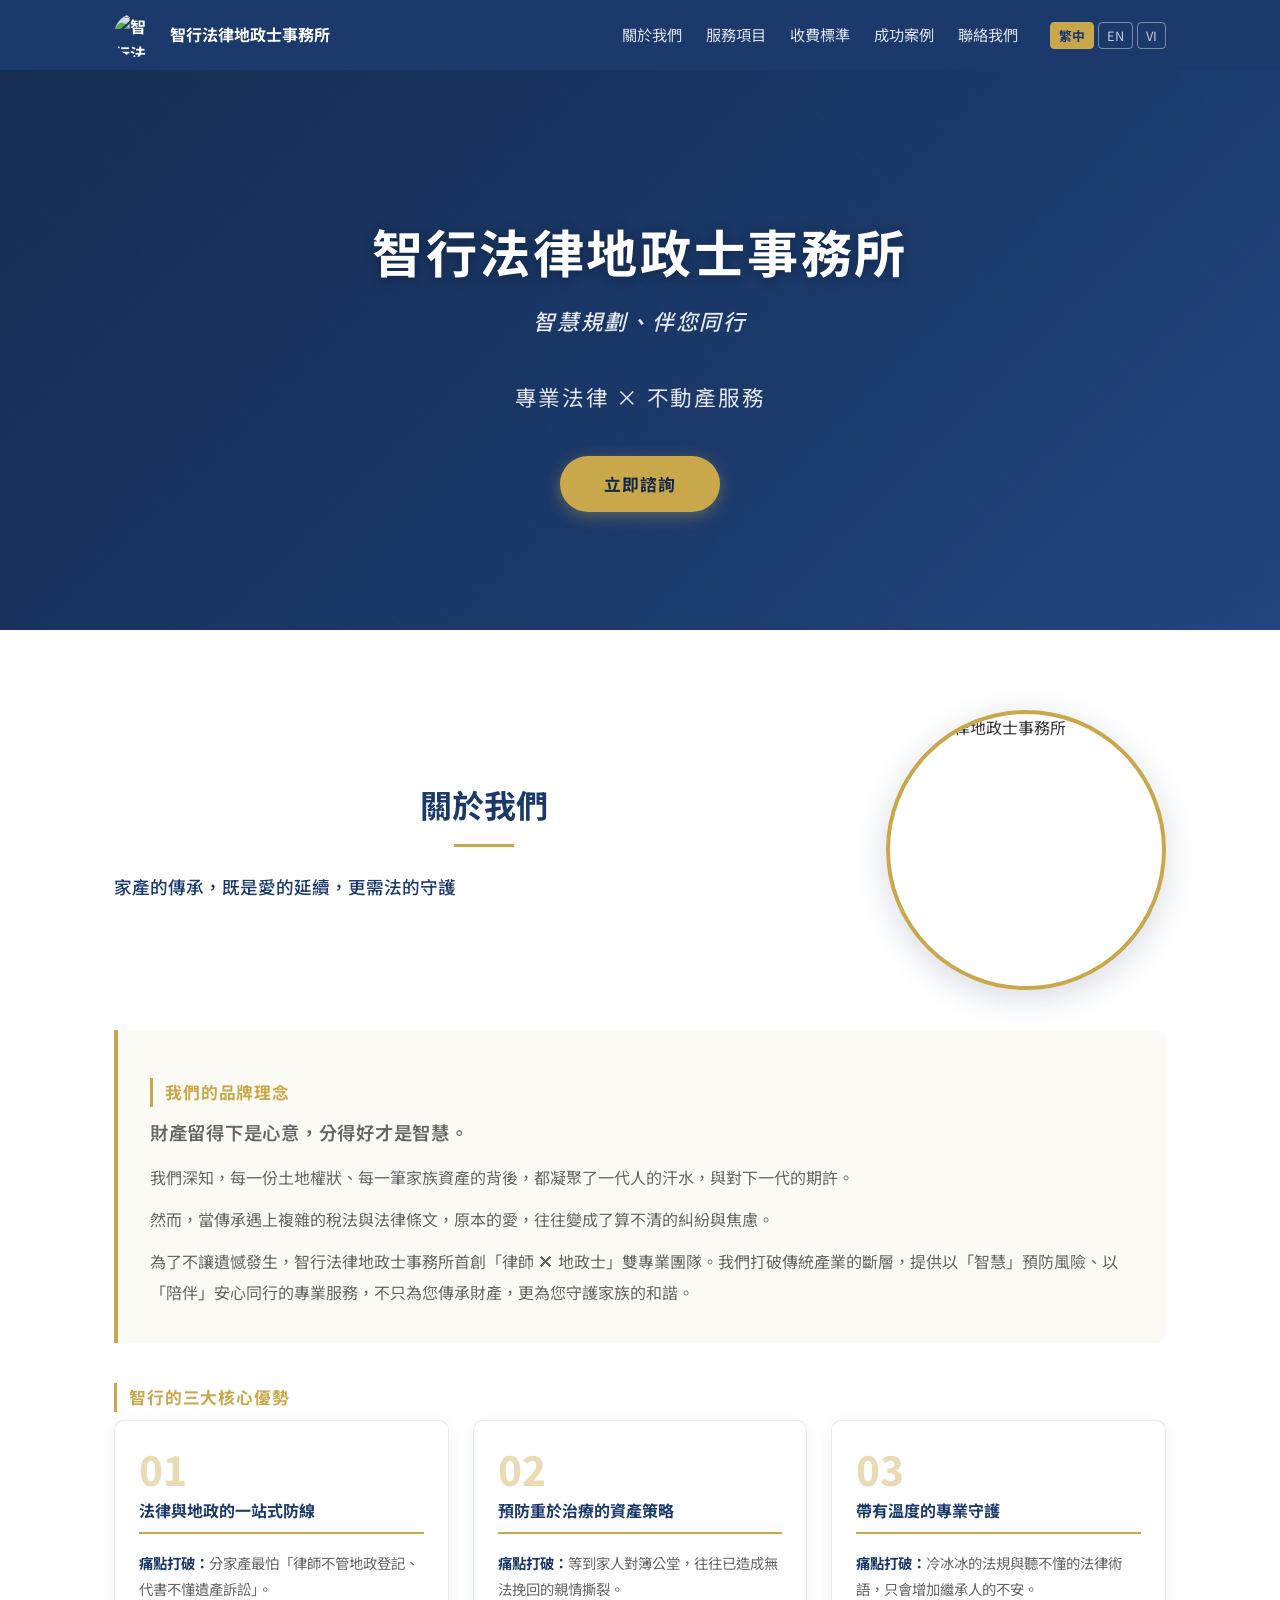
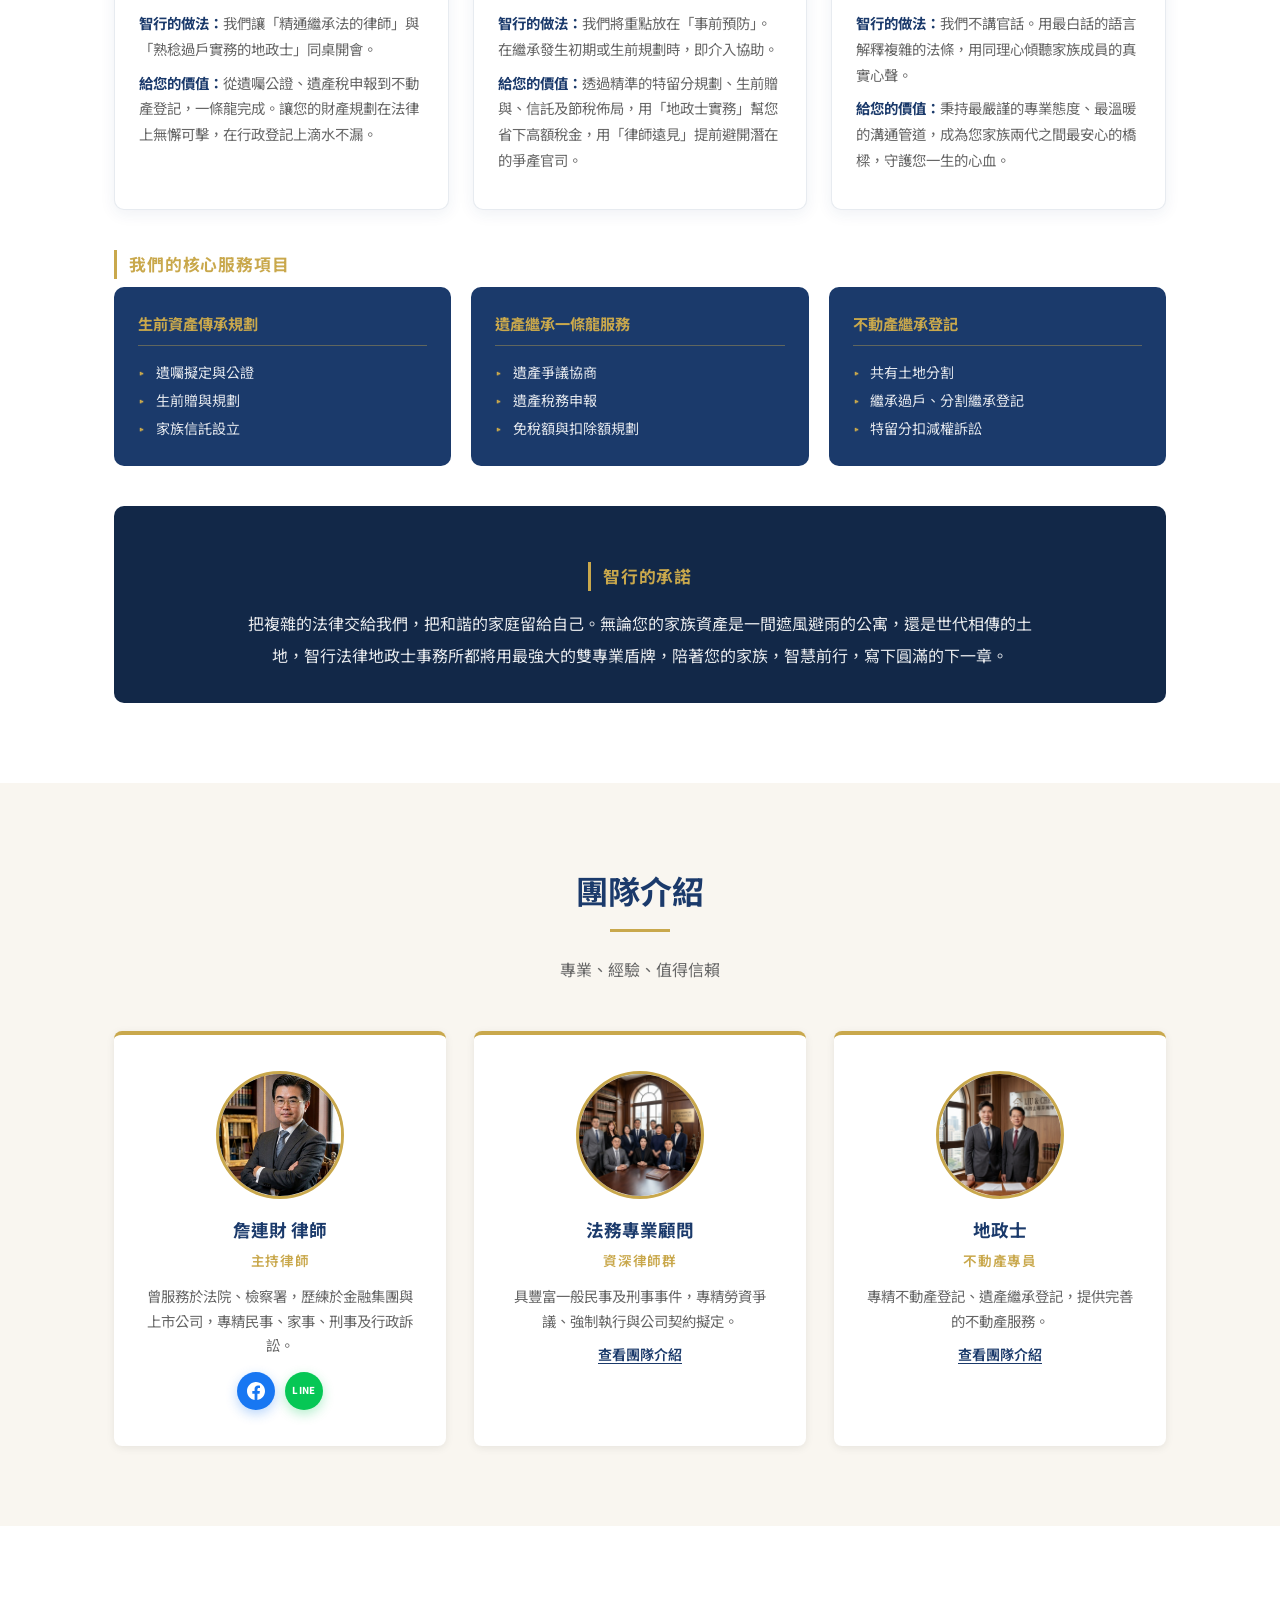
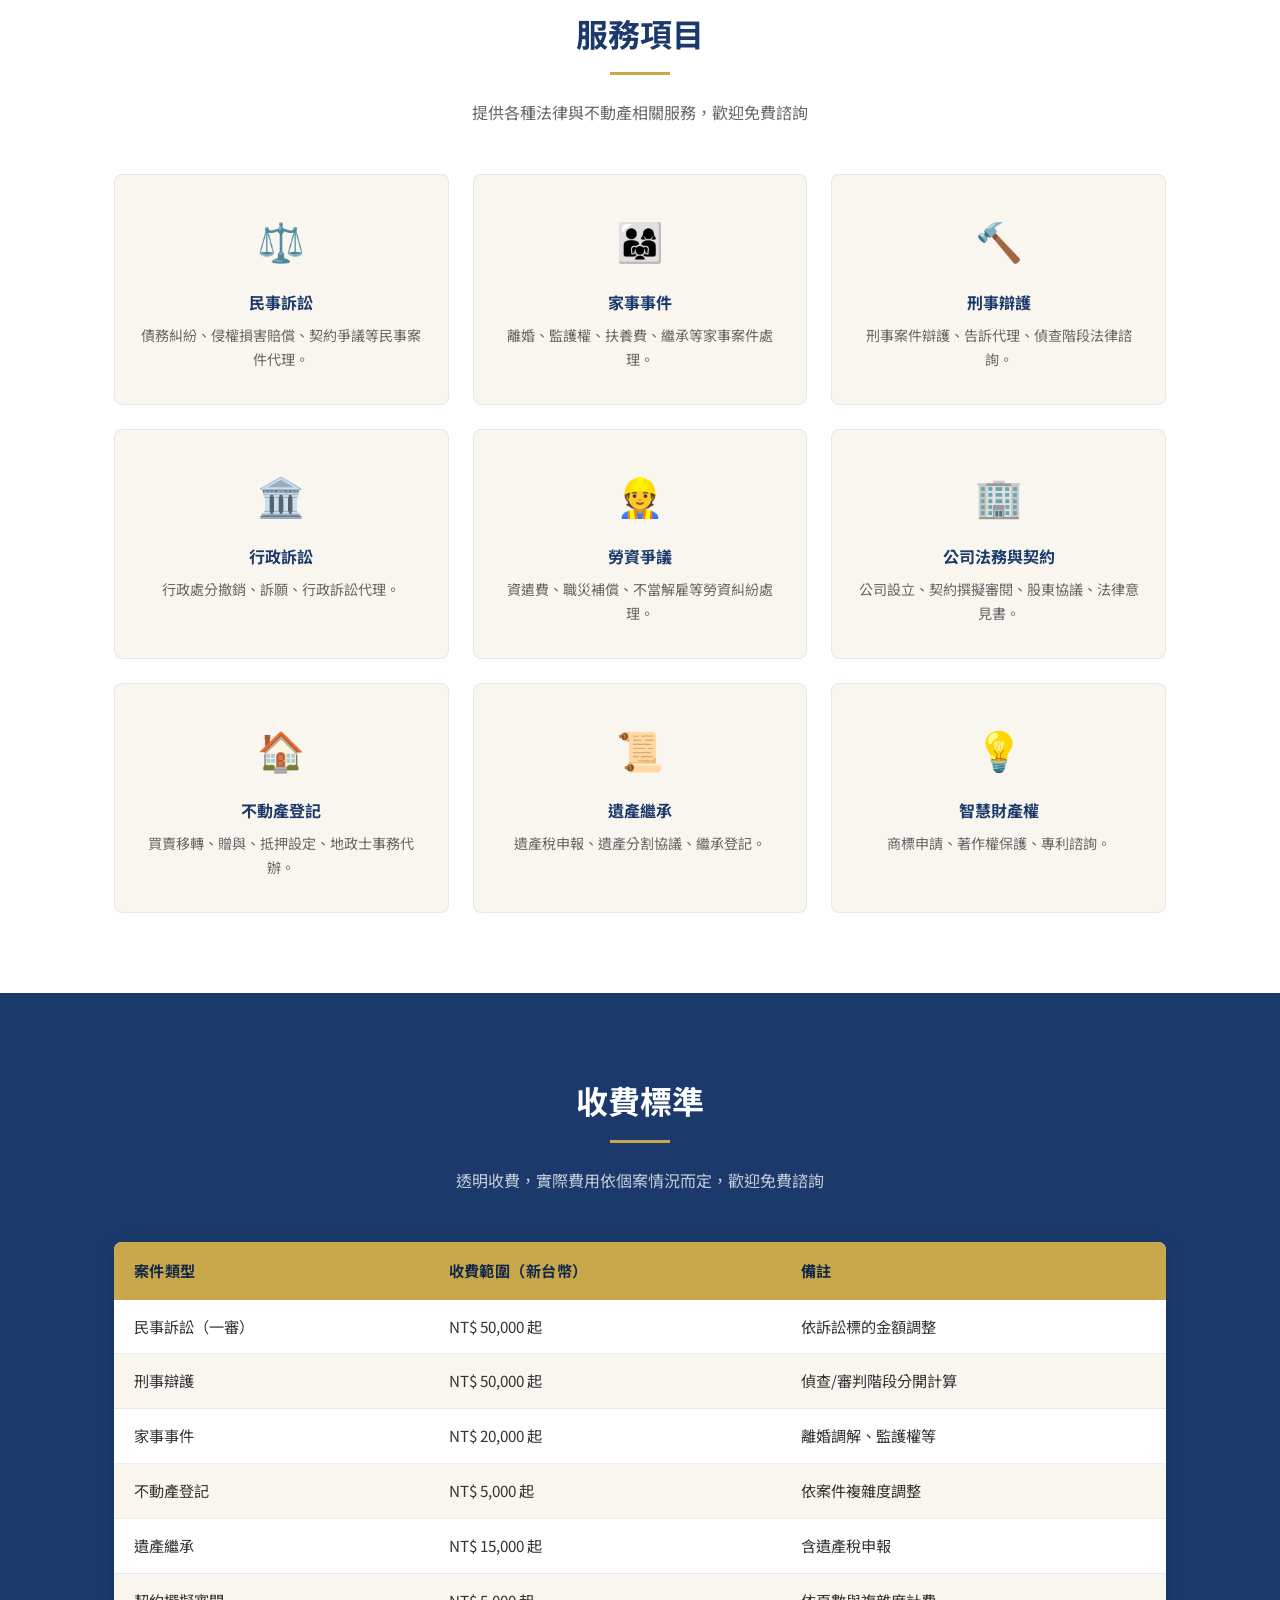
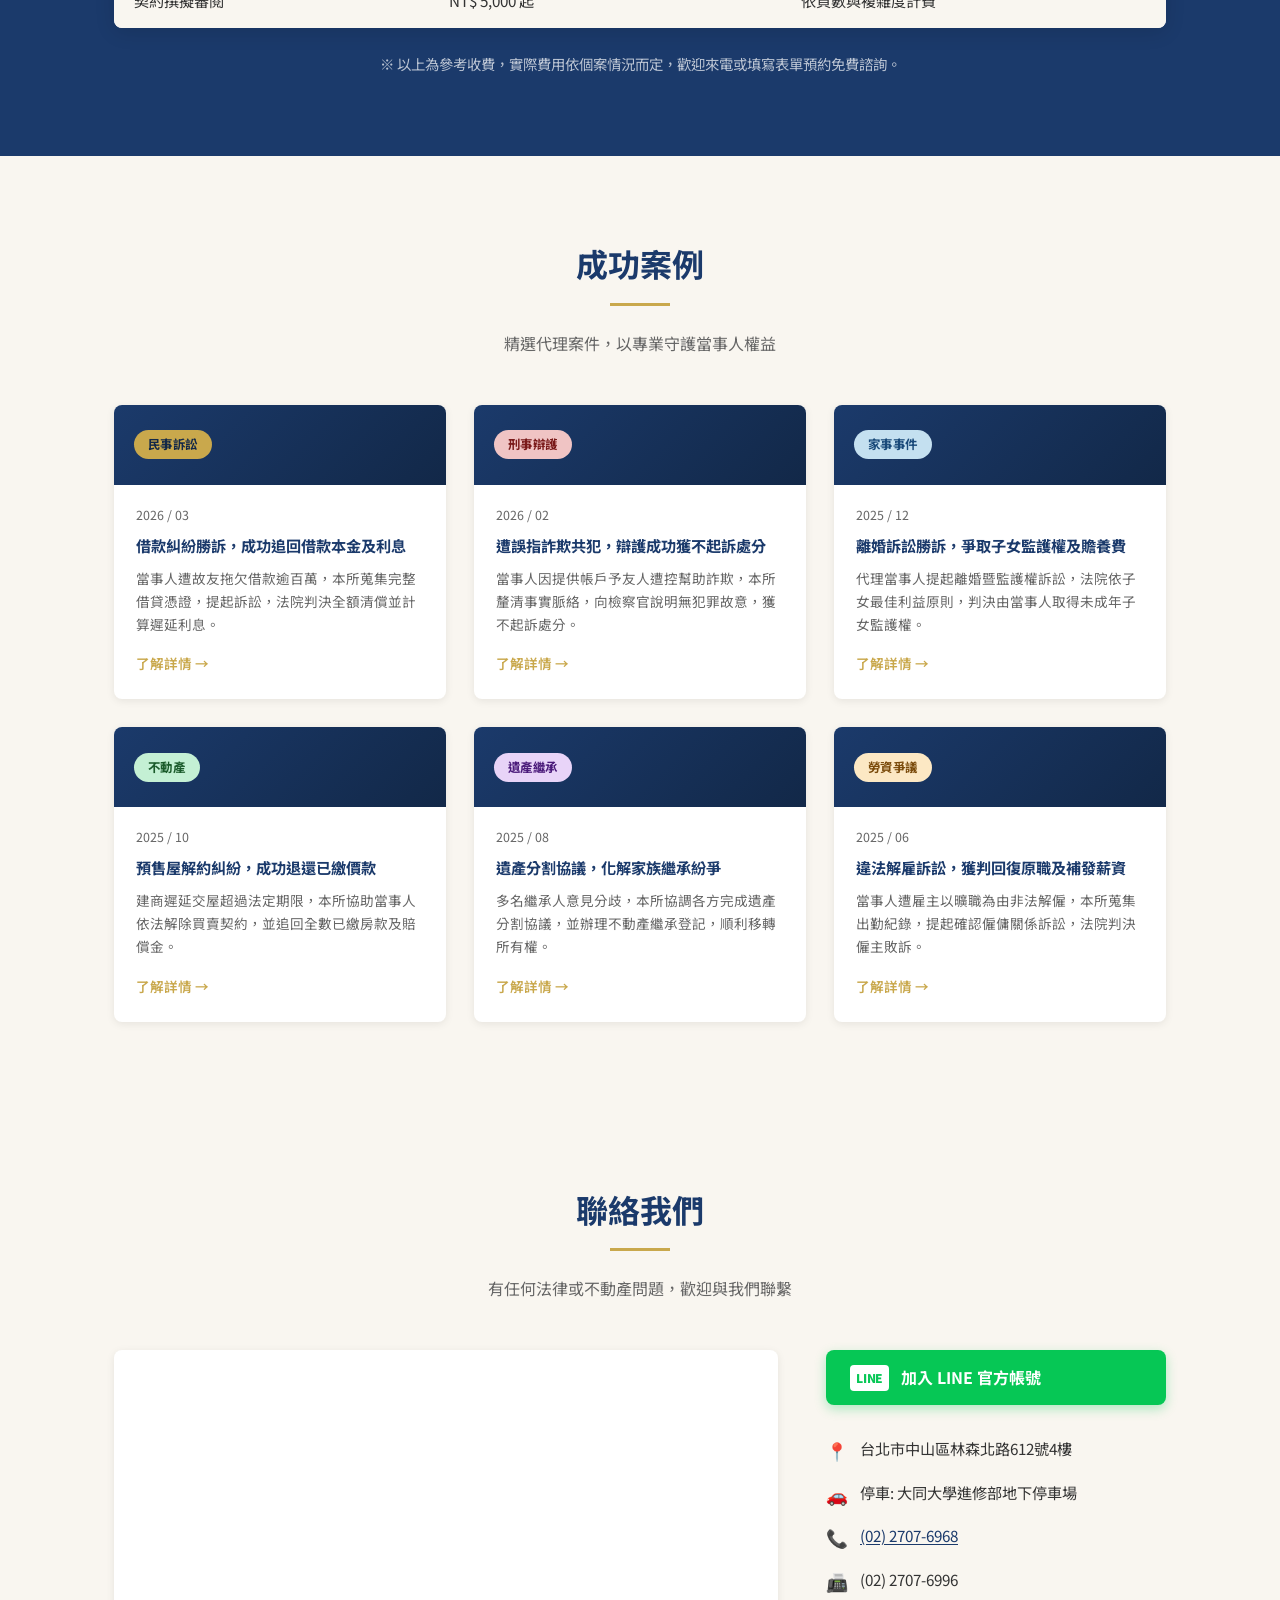
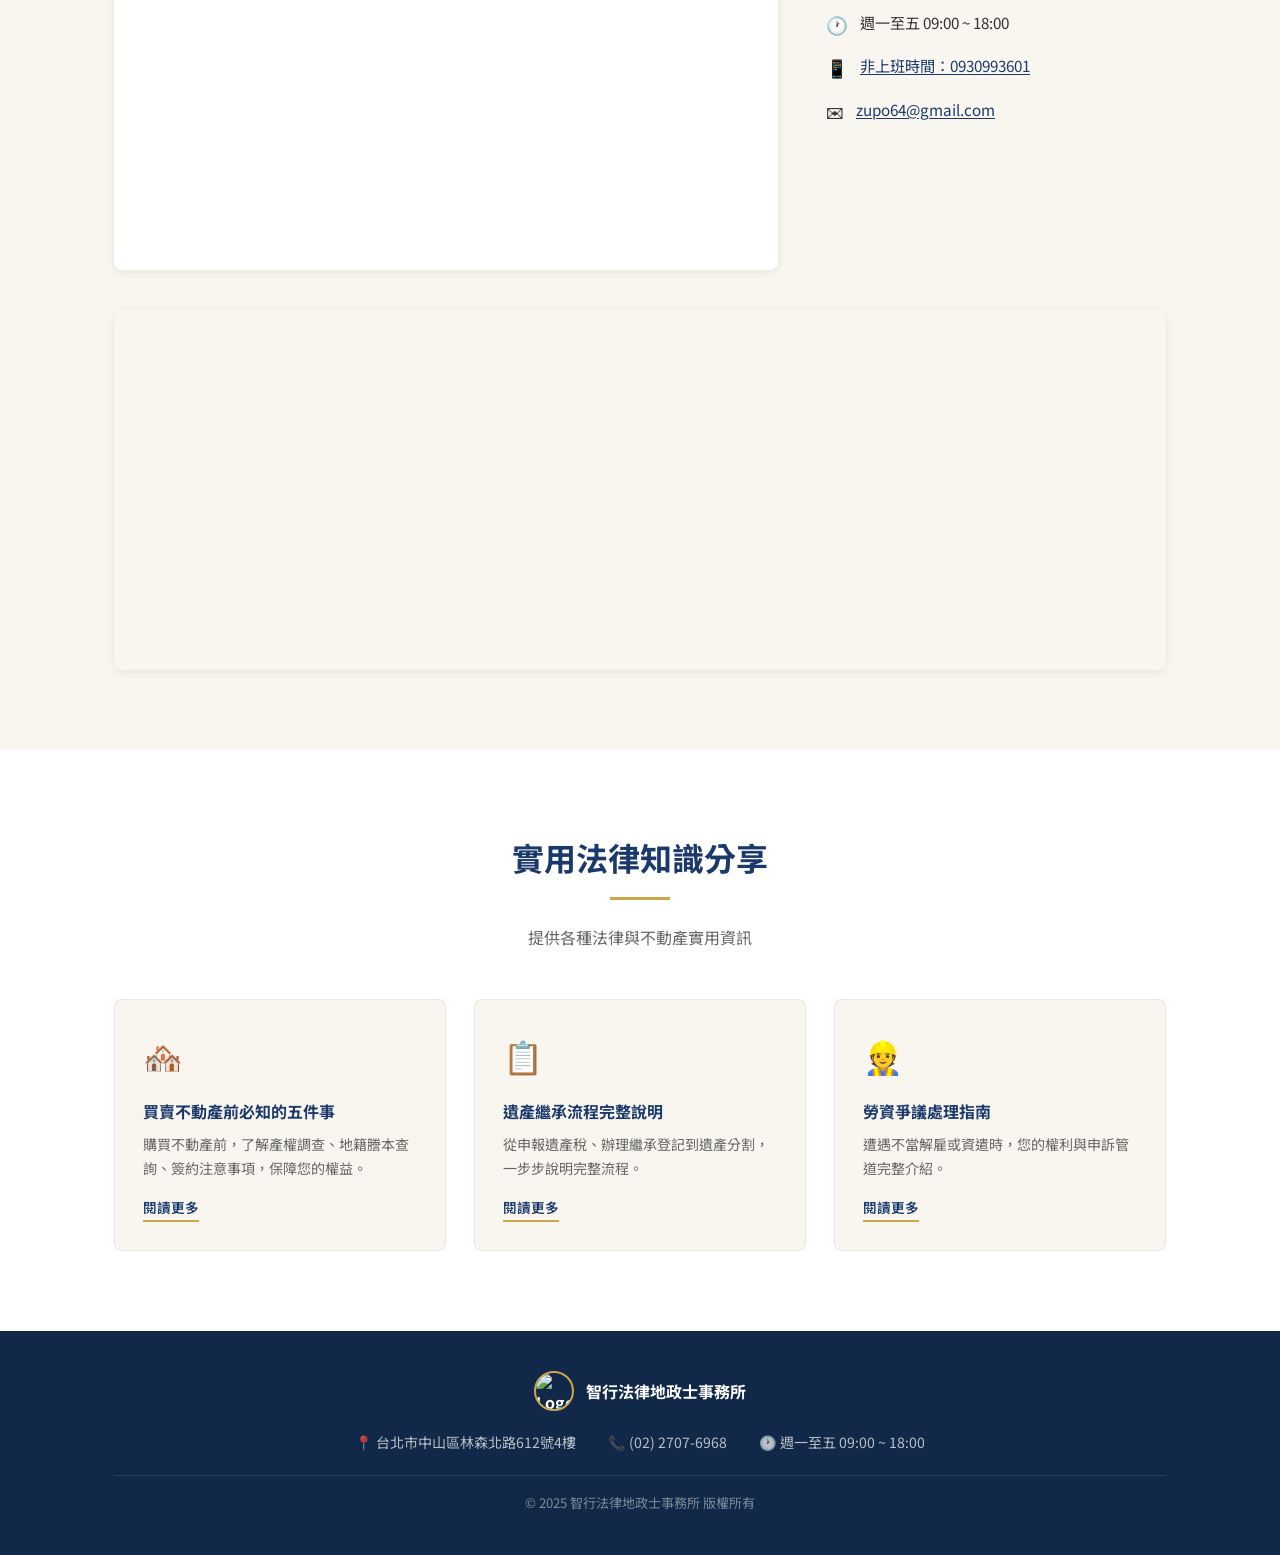
==== index.html @ ff00cb35 "feat: 更新團隊介紹區域，新增團隊成員照片及社交媒體連結" ====
<!DOCTYPE html>
<html lang="zh-TW">
<head>
  <meta charset="UTF-8" />
  <meta name="viewport" content="width=device-width, initial-scale=1.0" />
  <meta name="description" content="智行法律地政士事務所位於台北市中山區，提供專業法律與不動產服務，包含民事訴訟、刑事辯護、家事事件、不動產登記、遺產繼承等服務。歡迎預約免費諮詢。" />
  <title data-i18n="meta.title">智行法律地政士事務所</title>
  <link rel="preconnect" href="https://fonts.googleapis.com" />
  <link rel="preconnect" href="https://fonts.gstatic.com" crossorigin />
  <link href="https://fonts.googleapis.com/css2?family=Noto+Sans+TC:wght@300;400;500;700&display=swap" rel="stylesheet" />
  <link rel="stylesheet" href="css/style.css" />
</head>
<body>
  <!-- Navbar -->
  <header id="navbar">
  <div class="container nav-container">
    <!-- Logo -->
    <a href="#hero" class="nav-logo">
      <img src="img/Gemini_Generated_Image_afdpbtafdpbtafdp.png" alt="智行法律地政士事務所 Logo" />
      <span data-i18n="hero.title">智行法律地政士事務所</span>
    </a>

    <!-- Hamburger (mobile) -->
    <button class="hamburger" id="hamburger" aria-label="開啟選單">
      <span></span><span></span><span></span>
    </button>

    <!-- Nav Links + Lang Switcher -->
    <nav class="nav-menu" id="nav-menu">
      <ul class="nav-links">
        <li><a href="#about" data-i18n="nav.about">關於我們</a></li>
        <li><a href="#services" data-i18n="nav.services">服務項目</a></li>
        <li><a href="#fees" data-i18n="nav.fees">收費標準</a></li>
        <li><a href="#cases" data-i18n="nav.cases">成功案例</a></li>
        <li><a href="#contact" data-i18n="nav.contact">聯絡我們</a></li>
      </ul>
      <div class="lang-switcher">
        <button class="lang-btn active" data-lang="zh-TW" onclick="setLang('zh-TW')">繁中</button>
        <button class="lang-btn" data-lang="en" onclick="setLang('en')">EN</button>
        <button class="lang-btn" data-lang="vi" onclick="setLang('vi')">VI</button>
      </div>
    </nav>
  </div>

</header>


  <!-- Hero -->
  <section id="hero">
  <div class="hero-overlay"></div>
  <div class="container hero-content">
    <h1 data-i18n="hero.title">智行法律地政士事務所</h1>
    <p class="hero-slogan" data-i18n="hero.slogan">智慧規劃、伴您同行</p>
    <p data-i18n="hero.subtitle">專業法律 × 不動產服務</p>
    <a href="#contact" class="btn-hero" data-i18n="hero.cta">立即諮詢</a>
  </div>
</section>

  <!-- About -->
  <section id="about">
  <div class="container">

    <!-- 標題列 + Logo -->
    <div class="about-header-grid">
      <div>
        <h2 class="section-title" data-i18n="about.title">關於我們</h2>
        <div class="section-divider"></div>
        <p class="about-lead" data-i18n="about.lead">家產的傳承，既是愛的延續，更需法的守護</p>
      </div>
      <div class="about-logo">
        <img src="img/Gemini_Generated_Image_afdpbtafdpbtafdp.png" alt="智行法律地政士事務所" />
      </div>
    </div>

    <!-- 品牌理念 -->
    <div class="about-brand">
      <h3 class="about-block-title" data-i18n="about.brand.title">我們的品牌理念</h3>
      <p class="about-tagline" data-i18n="about.tagline">財產留得下是心意，分得好才是智慧。</p>
      <p data-i18n="about.brand.p1">我們深知，每一份土地權狀、每一筆家族資產的背後，都凝聚了一代人的汗水，與對下一代的期許。</p>
      <p data-i18n="about.brand.p2">然而，當傳承遇上複雜的稅法與法律條文，原本的愛，往往變成了算不清的糾紛與焦慮。</p>
      <p data-i18n="about.brand.p3">為了不讓遺憾發生，智行法律地政士事務所首創「律師 ✕ 地政士」雙專業團隊。我們打破傳統產業的斷層，提供以「智慧」預防風險、以「陪伴」安心同行的專業服務，不只為您傳承財產，更為您守護家族的和諧。</p>
    </div>

    <!-- 三大核心優勢 -->
    <h3 class="about-block-title" data-i18n="about.adv.title">智行的三大核心優勢</h3>
    <div class="adv-grid">
      <div class="adv-card">
        <div class="adv-num">01</div>
        <h4 data-i18n="about.adv1.title">法律與地政的一站式防線</h4>
        <p><strong data-i18n="about.label.pain">痛點打破：</strong><span data-i18n="about.adv1.pain">分家產最怕「律師不管地政登記、代書不懂遺產訴訟」。</span></p>
        <p><strong data-i18n="about.label.how">智行的做法：</strong><span data-i18n="about.adv1.how">我們讓「精通繼承法的律師」與「熟稔過戶實務的地政士」同桌開會。</span></p>
        <p><strong data-i18n="about.label.value">給您的價值：</strong><span data-i18n="about.adv1.value">從遺囑公證、遺產稅申報到不動產登記，一條龍完成。讓您的財產規劃在法律上無懈可擊，在行政登記上滴水不漏。</span></p>
      </div>
      <div class="adv-card">
        <div class="adv-num">02</div>
        <h4 data-i18n="about.adv2.title">預防重於治療的資產策略</h4>
        <p><strong data-i18n="about.label.pain">痛點打破：</strong><span data-i18n="about.adv2.pain">等到家人對簿公堂，往往已造成無法挽回的親情撕裂。</span></p>
        <p><strong data-i18n="about.label.how">智行的做法：</strong><span data-i18n="about.adv2.how">我們將重點放在「事前預防」。在繼承發生初期或生前規劃時，即介入協助。</span></p>
        <p><strong data-i18n="about.label.value">給您的價值：</strong><span data-i18n="about.adv2.value">透過精準的特留分規劃、生前贈與、信託及節稅佈局，用「地政士實務」幫您省下高額稅金，用「律師遠見」提前避開潛在的爭產官司。</span></p>
      </div>
      <div class="adv-card">
        <div class="adv-num">03</div>
        <h4 data-i18n="about.adv3.title">帶有溫度的專業守護</h4>
        <p><strong data-i18n="about.label.pain">痛點打破：</strong><span data-i18n="about.adv3.pain">冷冰冰的法規與聽不懂的法律術語，只會增加繼承人的不安。</span></p>
        <p><strong data-i18n="about.label.how">智行的做法：</strong><span data-i18n="about.adv3.how">我們不講官話。用最白話的語言解釋複雜的法條，用同理心傾聽家族成員的真實心聲。</span></p>
        <p><strong data-i18n="about.label.value">給您的價值：</strong><span data-i18n="about.adv3.value">秉持最嚴謹的專業態度、最溫暖的溝通管道，成為您家族兩代之間最安心的橋樑，守護您一生的心血。</span></p>
      </div>
    </div>

    <!-- 核心服務 -->
    <h3 class="about-block-title" data-i18n="about.services.title">我們的核心服務項目</h3>
    <div class="svc-grid">
      <div class="svc-block">
        <h4 data-i18n="about.svc1.title">生前資產傳承規劃</h4>
        <ul>
          <li data-i18n="about.svc1.i1">遺囑擬定與公證</li>
          <li data-i18n="about.svc1.i2">生前贈與規劃</li>
          <li data-i18n="about.svc1.i3">家族信託設立</li>
        </ul>
      </div>
      <div class="svc-block">
        <h4 data-i18n="about.svc2.title">遺產繼承一條龍服務</h4>
        <ul>
          <li data-i18n="about.svc2.i1">遺產爭議協商</li>
          <li data-i18n="about.svc2.i2">遺產稅務申報</li>
          <li data-i18n="about.svc2.i3">免稅額與扣除額規劃</li>
        </ul>
      </div>
      <div class="svc-block">
        <h4 data-i18n="about.svc3.title">不動產繼承登記</h4>
        <ul>
          <li data-i18n="about.svc3.i1">共有土地分割</li>
          <li data-i18n="about.svc3.i2">繼承過戶、分割繼承登記</li>
          <li data-i18n="about.svc3.i3">特留分扣減權訴訟</li>
        </ul>
      </div>
    </div>

    <!-- 承諾 -->
    <div class="about-commitment">
      <h3 class="about-block-title" data-i18n="about.commitment.title">智行的承諾</h3>
      <p data-i18n="about.commitment.p">把複雜的法律交給我們，把和諧的家庭留給自己。無論您的家族資產是一間遮風避雨的公寓，還是世代相傳的土地，智行法律地政士事務所都將用最強大的雙專業盾牌，陪著您的家族，智慧前行，寫下圓滿的下一章。</p>
    </div>

  </div>
</section>

  <!-- Team -->
  <section id="team">
  <div class="container">
    <h2 class="section-title" data-i18n="team.title">團隊介紹</h2>
    <div class="section-divider"></div>
    <p class="section-subtitle" data-i18n="team.subtitle">專業、經驗、值得信賴</p>
    <div class="team-grid">
      <div class="team-card">
        <div class="team-avatar team-avatar--photo">
          <img src="img/財.png" alt="詹連財 律師" loading="lazy" />
        </div>
        <h3 data-i18n="team.member1.name">詹連財 律師</h3>
        <p class="team-title" data-i18n="team.member1.title">主持律師</p>
        <p class="team-desc" data-i18n="team.member1.desc">曾服務於法院、檢察署，歷練於金融集團與上市公司，專精民事、家事、刑事及行政訴訟。</p>
        <div class="team-socials">
          <a class="team-social-link" href="https://www.facebook.com/family.laws.advisor" target="_blank" rel="noopener" aria-label="Facebook">
            <svg viewBox="0 0 24 24" aria-hidden="true" focusable="false">
              <path d="M24 12.07C24 5.4 18.63 0 12 0S0 5.4 0 12.07C0 18.09 4.39 23.08 10.13 24v-8.44H7.08v-3.5h3.05V9.41c0-3.03 1.79-4.7 4.53-4.7 1.31 0 2.68.24 2.68.24v2.97h-1.51c-1.49 0-1.96.93-1.96 1.88v2.26h3.33l-.53 3.5h-2.8V24C19.61 23.08 24 18.09 24 12.07z"/>
            </svg>
          </a>
          <a class="team-social-link team-social-link--line" href="http://line.me/ti/p/%40ziv5290e" target="_blank" rel="noopener" aria-label="LINE">
            <span class="team-social-line-label">LINE</span>
          </a>
        </div>
      </div>
      <div class="team-card">
        <div class="team-avatar team-avatar--photo">
          <img src="img/團隊.png" alt="法律專業顧問" loading="lazy" />
        </div>
        <h3 data-i18n="team.member2.name">法律專業顧問</h3>
        <p class="team-title" data-i18n="team.member2.title">資深律師群</p>
        <p class="team-desc" data-i18n="team.member2.desc">具豐富一般民事及刑事事件，專精勞資爭議、強制執行與公司契約擬定。</p>
        <a href="#about" class="team-intro-link" data-i18n="team.member2.link">查看團隊介紹</a>
      </div>
      <div class="team-card">
        <div class="team-avatar team-avatar--photo">
          <img src="img/地政士.png" alt="地政士" loading="lazy" />
        </div>
        <h3 data-i18n="team.member3.name">地政士</h3>
        <p class="team-title" data-i18n="team.member3.title">不動產專員</p>
        <p class="team-desc" data-i18n="team.member3.desc">專精不動產登記、遺產繼承登記，提供完善的不動產服務。</p>
        <a href="#about" class="team-intro-link" data-i18n="team.member2.link">查看團隊介紹</a>
      </div>
    </div>
  </div>
</section>

  <!-- Services -->
  <section id="services">
  <div class="container">
    <h2 class="section-title" data-i18n="services.title">服務項目</h2>
    <div class="section-divider"></div>
    <p class="section-subtitle" data-i18n="services.subtitle">提供各種法律與不動產相關服務，歡迎免費諮詢</p>
    <div class="services-grid">
      <div class="service-card"><div class="service-icon">⚖️</div><h3 data-i18n="services.civil.title">民事訴訟</h3><p data-i18n="services.civil.desc">債務糾紛、侵權損害賠償、契約爭議等民事案件代理。</p></div>
      <div class="service-card"><div class="service-icon">👨‍👩‍👧</div><h3 data-i18n="services.family.title">家事事件</h3><p data-i18n="services.family.desc">離婚、監護權、扶養費、繼承等家事案件處理。</p></div>
      <div class="service-card"><div class="service-icon">🔨</div><h3 data-i18n="services.criminal.title">刑事辯護</h3><p data-i18n="services.criminal.desc">刑事案件辯護、告訴代理、偵查階段法律諮詢。</p></div>
      <div class="service-card"><div class="service-icon">🏛️</div><h3 data-i18n="services.admin.title">行政訴訟</h3><p data-i18n="services.admin.desc">行政處分撤銷、訴願、行政訴訟代理。</p></div>
      <div class="service-card"><div class="service-icon">👷</div><h3 data-i18n="services.labor.title">勞資爭議</h3><p data-i18n="services.labor.desc">資遣費、職災補償、不當解雇等勞資糾紛處理。</p></div>
      <div class="service-card"><div class="service-icon">🏢</div><h3 data-i18n="services.corporate.title">公司法務與契約</h3><p data-i18n="services.corporate.desc">公司設立、契約撰擬審閱、股東協議、法律意見書。</p></div>
      <div class="service-card"><div class="service-icon">🏠</div><h3 data-i18n="services.land.title">不動產登記</h3><p data-i18n="services.land.desc">買賣移轉、贈與、抵押設定、地政士事務代辦。</p></div>
      <div class="service-card"><div class="service-icon">📜</div><h3 data-i18n="services.inheritance.title">遺產繼承</h3><p data-i18n="services.inheritance.desc">遺產稅申報、遺產分割協議、繼承登記。</p></div>
      <div class="service-card"><div class="service-icon">💡</div><h3 data-i18n="services.ip.title">智慧財產權</h3><p data-i18n="services.ip.desc">商標申請、著作權保護、專利諮詢。</p></div>
    </div>
  </div>
</section>

  <!-- Fees -->
  <section id="fees">
  <div class="container">
    <h2 class="section-title" data-i18n="fees.title">收費標準</h2>
    <div class="section-divider"></div>
    <p class="section-subtitle" data-i18n="fees.subtitle">透明收費，實際費用依個案情況而定，歡迎免費諮詢</p>
    <div class="fees-table-wrap">
      <table class="fees-table">
        <thead>
          <tr>
            <th data-i18n="fees.type">案件類型</th>
            <th data-i18n="fees.range">收費範圍（新台幣）</th>
            <th data-i18n="fees.note">備註</th>
          </tr>
        </thead>
        <tbody>
          <tr><td data-i18n="fees.row1.type">民事訴訟（一審）</td><td data-i18n="fees.row1.range">NT$ 50,000 起</td><td data-i18n="fees.row1.note">依訴訟標的金額調整</td></tr>
          <tr><td data-i18n="fees.row2.type">刑事辯護</td><td data-i18n="fees.row2.range">NT$ 50,000 起</td><td data-i18n="fees.row2.note">偵查/審判階段分開計算</td></tr>
          <tr><td data-i18n="fees.row3.type">家事事件</td><td data-i18n="fees.row3.range">NT$ 35,000 起</td><td data-i18n="fees.row3.note">離婚調解、監護權等</td></tr>
          <tr><td data-i18n="fees.row4.type">不動產登記</td><td data-i18n="fees.row4.range">NT$ 8,000 起</td><td data-i18n="fees.row4.note">依案件複雜度調整</td></tr>
          <tr><td data-i18n="fees.row5.type">遺產繼承</td><td data-i18n="fees.row5.range">NT$ 15,000 起</td><td data-i18n="fees.row5.note">含遺產稅申報</td></tr>
          <tr><td data-i18n="fees.row6.type">契約撰擬審閱</td><td data-i18n="fees.row6.range">NT$ 5,000 起</td><td data-i18n="fees.row6.note">依頁數與複雜度計費</td></tr>
        </tbody>
      </table>
    </div>
    <p class="fees-disclaimer" data-i18n="fees.disclaimer">※ 以上為參考收費，實際費用依個案情況而定，歡迎來電或填寫表單預約免費諮詢。</p>
  </div>
</section>

  <!-- Cases -->
  <section id="cases">
  <div class="container">
    <h2 class="section-title" data-i18n="cases.title">成功案例</h2>
    <div class="section-divider"></div>
    <p class="section-subtitle" data-i18n="cases.subtitle">精選代理案件，以專業守護當事人權益</p>
    <div class="cases-grid">

      <article class="case-card">
        <div class="case-img-wrap">
          <span class="case-tag case-tag--civil" data-i18n="cases.tag.civil">民事訴訟</span>
        </div>
        <div class="case-body">
          <p class="case-date">2026 / 03</p>
          <h3 data-i18n="cases.c1.title">借款糾紛勝訴，成功追回借款本金及利息</h3>
          <p class="case-desc" data-i18n="cases.c1.desc">當事人遭故友拖欠借款逾百萬，本所蒐集完整借貸憑證，提起訴訟，法院判決全額清償並計算遲延利息。</p>
          <a href="#contact" class="case-more" data-i18n="cases.readmore">了解詳情 →</a>
        </div>
      </article>

      <article class="case-card">
        <div class="case-img-wrap">
          <span class="case-tag case-tag--criminal" data-i18n="cases.tag.criminal">刑事辯護</span>
        </div>
        <div class="case-body">
          <p class="case-date">2026 / 02</p>
          <h3 data-i18n="cases.c2.title">遭誤指詐欺共犯，辯護成功獲不起訴處分</h3>
          <p class="case-desc" data-i18n="cases.c2.desc">當事人因提供帳戶予友人遭控幫助詐欺，本所釐清事實脈絡，向檢察官說明無犯罪故意，獲不起訴處分。</p>
          <a href="#contact" class="case-more" data-i18n="cases.readmore">了解詳情 →</a>
        </div>
      </article>

      <article class="case-card">
        <div class="case-img-wrap">
          <span class="case-tag case-tag--family" data-i18n="cases.tag.family">家事事件</span>
        </div>
        <div class="case-body">
          <p class="case-date">2025 / 12</p>
          <h3 data-i18n="cases.c3.title">離婚訴訟勝訴，爭取子女監護權及贍養費</h3>
          <p class="case-desc" data-i18n="cases.c3.desc">代理當事人提起離婚暨監護權訴訟，法院依子女最佳利益原則，判決由當事人取得未成年子女監護權。</p>
          <a href="#contact" class="case-more" data-i18n="cases.readmore">了解詳情 →</a>
        </div>
      </article>

      <article class="case-card">
        <div class="case-img-wrap">
          <span class="case-tag case-tag--land" data-i18n="cases.tag.land">不動產</span>
        </div>
        <div class="case-body">
          <p class="case-date">2025 / 10</p>
          <h3 data-i18n="cases.c4.title">預售屋解約糾紛，成功退還已繳價款</h3>
          <p class="case-desc" data-i18n="cases.c4.desc">建商遲延交屋超過法定期限，本所協助當事人依法解除買賣契約，並追回全數已繳房款及賠償金。</p>
          <a href="#contact" class="case-more" data-i18n="cases.readmore">了解詳情 →</a>
        </div>
      </article>

      <article class="case-card">
        <div class="case-img-wrap">
          <span class="case-tag case-tag--inherit" data-i18n="cases.tag.inherit">遺產繼承</span>
        </div>
        <div class="case-body">
          <p class="case-date">2025 / 08</p>
          <h3 data-i18n="cases.c5.title">遺產分割協議，化解家族繼承紛爭</h3>
          <p class="case-desc" data-i18n="cases.c5.desc">多名繼承人意見分歧，本所協調各方完成遺產分割協議，並辦理不動產繼承登記，順利移轉所有權。</p>
          <a href="#contact" class="case-more" data-i18n="cases.readmore">了解詳情 →</a>
        </div>
      </article>

      <article class="case-card">
        <div class="case-img-wrap">
          <span class="case-tag case-tag--labor" data-i18n="cases.tag.labor">勞資爭議</span>
        </div>
        <div class="case-body">
          <p class="case-date">2025 / 06</p>
          <h3 data-i18n="cases.c6.title">違法解雇訴訟，獲判回復原職及補發薪資</h3>
          <p class="case-desc" data-i18n="cases.c6.desc">當事人遭雇主以曠職為由非法解僱，本所蒐集出勤紀錄，提起確認僱傭關係訴訟，法院判決僱主敗訴。</p>
          <a href="#contact" class="case-more" data-i18n="cases.readmore">了解詳情 →</a>
        </div>
      </article>

    </div>
  </div>
  </section>

  <!-- Contact -->
  <section id="contact">
  <div class="container">
    <h2 class="section-title" data-i18n="contact.title">聯絡我們</h2>
    <div class="section-divider"></div>
    <p class="section-subtitle" data-i18n="contact.subtitle">有任何法律或不動產問題，歡迎與我們聯繫</p>
    <div class="contact-grid">
      <!-- Google Form iframe -->
      <div class="contact-form-wrap">
        <!-- TODO: Replace YOUR_GOOGLE_FORM_URL with your actual Google Form embed URL -->
        <iframe
          src="https://forms.gle/7fcbqFzocagY3hCg9"
          width="100%"
          height="520"
          title="Contact Form"
          style="border:0;">
          載入中…
        </iframe>
      </div>
      <!-- Contact Info + LINE -->
      <div class="contact-info">
        <!-- TODO: Replace YOUR_LINE_ID with your actual LINE Official Account ID -->
        <a href="http://line.me/ti/p/%40ziv5290e" target="_blank" rel="noopener" class="btn-line">
          <span class="line-icon">LINE</span>
          <span data-i18n="contact.line">加入 LINE 官方帳號</span>
        </a>
        <ul class="contact-details">
          <li>
            <span class="contact-icon">📍</span>
            <span data-i18n="contact.address">台北市中山區林森北路612號4樓</span>
          </li>
          <li>
            <span class="contact-icon">🚗</span>
            <span>停車: 大同大學進修部地下停車場 </span>
          </li>
          <li>
            <span class="contact-icon">📞</span>
            <a href="tel:+886227076968" data-i18n="contact.phone">(02) 2707-6968</a>
          </li>
          
          <li>
            <span class="contact-icon">📠</span>
            <span data-i18n="contact.fax">(02) 2707-6996</span>
          </li>
          <li>
            <span class="contact-icon">🕐</span>
            <span data-i18n="contact.hours">週一至週五 09:00 ~ 18:00</span>

          </li>
          <li>
            <span class="contact-icon">📱</span>
            <a href="tel:+886930993601">非上班時間：0930993601</a>
          </li>
          <li>
            <span class="contact-icon">✉</span>
            <a href="mailto:zupo64@gmail.com" data-i18n="contact.email">zupo64@gmail.com</a>
          </li>
        </ul>
      </div>
    </div>
    <!-- Google Maps -->
    <div class="contact-map">
      <iframe
        src="https://maps.google.com/maps?q=台北市中山區林森北路612號&hl=zh-TW&z=16&output=embed"
        width="100%"
        height="360"
        title="智行法律地政士事務所 地圖位置"
        style="border:0;"
        allowfullscreen
        loading="lazy"
        referrerpolicy="no-referrer-when-downgrade">
      </iframe>
    </div>
  </div>
</section>

  <!-- Knowledge -->
  <section id="knowledge">
  <div class="container">
    <h2 class="section-title" data-i18n="knowledge.title">實用法律知識分享</h2>
    <div class="section-divider"></div>
    <p class="section-subtitle" data-i18n="knowledge.subtitle">提供各種法律與不動產實用資訊</p>
    <div class="knowledge-grid">
      <article class="knowledge-card">
        <div class="knowledge-icon">🏘️</div>
        <div class="knowledge-body">
          <h3 data-i18n="knowledge.article1.title">買賣不動產前必知的五件事</h3>
          <p data-i18n="knowledge.article1.desc">購買不動產前，了解產權調查、地籍謄本查詢、簽約注意事項，保障您的權益。</p>
          <a href="#" class="btn-read" data-i18n="knowledge.read">閱讀更多</a>
        </div>
      </article>
      <article class="knowledge-card">
        <div class="knowledge-icon">📋</div>
        <div class="knowledge-body">
          <h3 data-i18n="knowledge.article2.title">遺產繼承流程完整說明</h3>
          <p data-i18n="knowledge.article2.desc">從申報遺產稅、辦理繼承登記到遺產分割，一步步說明完整流程。</p>
          <a href="#" class="btn-read" data-i18n="knowledge.read">閱讀更多</a>
        </div>
      </article>
      <article class="knowledge-card">
        <div class="knowledge-icon">👷</div>
        <div class="knowledge-body">
          <h3 data-i18n="knowledge.article3.title">勞資爭議處理指南</h3>
          <p data-i18n="knowledge.article3.desc">遭遇不當解雇或資遣時，您的權利與申訴管道完整介紹。</p>
          <a href="#" class="btn-read" data-i18n="knowledge.read">閱讀更多</a>
        </div>
      </article>
    </div>
  </div>
</section>

  <!-- Footer -->
  <footer id="footer">
  <div class="container footer-inner">
    <div class="footer-logo">
      <img src="img/Gemini_Generated_Image_afdpbtafdpbtafdp.png" alt="Logo" />
      <span data-i18n="hero.title">智行法律地政士事務所</span>
    </div>
    <div class="footer-info">
      <p>📍 <span data-i18n="contact.address">台北市中山區林森北路612號4樓</span></p>
      <p>📞 <span data-i18n="contact.phone">(02) 2707-6968</span></p>
      <p>🕐 <span data-i18n="contact.hours">週一至週五 09:00 ~ 18:00</span></p>
    </div>
    <p class="footer-rights" data-i18n="footer.rights">© 2025 智行法律地政士事務所 版權所有</p>
  </div>
</footer>

  <script src="js/i18n.js"></script>
  <script src="js/main.js"></script>
</body>
</html>
---- css/style.css ----
/* ===== CSS Variables ===== */
:root {
  --color-primary: #1B3A6B;
  --color-primary-dark: #122848;
  --color-gold: #C9A84C;
  --color-gold-light: #e0c06a;
  --color-bg: #F9F6F0;
  --color-white: #FFFFFF;
  --color-text: #333333;
  --color-text-light: #666666;
  --color-line: #06C755;
  --font-main: 'Noto Sans TC', sans-serif;
  --shadow-sm: 0 2px 8px rgba(0,0,0,0.08);
  --shadow-md: 0 4px 20px rgba(0,0,0,0.12);
  --radius: 8px;
  --transition: 0.3s ease;
}

/* ===== Reset ===== */
*, *::before, *::after {
  box-sizing: border-box;
  margin: 0;
  padding: 0;
}

html {
  scroll-behavior: smooth;
  font-size: 16px;
}

body {
  font-family: var(--font-main);
  background-color: var(--color-bg);
  color: var(--color-text);
  line-height: 1.7;
}

img {
  max-width: 100%;
  display: block;
}

a {
  text-decoration: none;
  color: inherit;
}

ul {
  list-style: none;
}

/* ===== Utility ===== */
.section-title {
  font-size: 2rem;
  font-weight: 700;
  color: var(--color-primary);
  text-align: center;
  margin-bottom: 0.5rem;
}

.section-subtitle {
  text-align: center;
  color: var(--color-text-light);
  margin-bottom: 3rem;
  font-size: 1rem;
}

.section-divider {
  width: 60px;
  height: 3px;
  background: var(--color-gold);
  margin: 0.75rem auto 1.5rem;
}

section {
  padding: 80px 0;
}

.container {
  max-width: 1100px;
  margin: 0 auto;
  padding: 0 24px;
}

/* ===== Navbar ===== */

/* ===== Hero ===== */
#hero {
  position: relative;
  min-height: 560px;
  background: linear-gradient(135deg, var(--color-primary-dark) 0%, var(--color-primary) 60%, #2a4a8a 100%);
  display: flex;
  align-items: center;
  padding: 100px 0 80px;
  overflow: hidden;
}

#hero::before {
  content: '';
  position: absolute;
  inset: 0;
  background-image: repeating-linear-gradient(
    45deg,
    transparent,
    transparent 40px,
    rgba(201,168,76,0.04) 40px,
    rgba(201,168,76,0.04) 41px
  );
}

.hero-overlay {
  position: absolute;
  inset: 0;
  background: rgba(27,58,107,0.3);
}

.hero-content {
  position: relative;
  z-index: 1;
  text-align: center;
  color: var(--color-white);
}

.hero-content h1 {
  font-size: clamp(1.8rem, 5vw, 3.2rem);
  font-weight: 700;
  margin-bottom: 0.5rem;
  letter-spacing: 0.05em;
  text-shadow: 0 2px 12px rgba(0,0,0,0.3);
}

.hero-slogan {
  font-size: clamp(1rem, 2.5vw, 1.4rem);
  font-weight: 500;
  color: var(--color-gold-light);
  letter-spacing: 0.18em;
  margin-bottom: 1rem;
  font-style: italic;
}

.hero-content p {
  font-size: clamp(1rem, 2.5vw, 1.35rem);
  margin-bottom: 2.5rem;
  color: rgba(255,255,255,0.88);
  letter-spacing: 0.08em;
}

.btn-hero {
  display: inline-block;
  background: var(--color-gold);
  color: var(--color-primary-dark);
  padding: 14px 44px;
  border-radius: 50px;
  font-weight: 700;
  font-size: 1.05rem;
  letter-spacing: 0.05em;
  transition: all var(--transition);
  box-shadow: 0 4px 16px rgba(201,168,76,0.4);
}

.btn-hero:hover {
  background: var(--color-gold-light);
  transform: translateY(-2px);
  box-shadow: 0 8px 24px rgba(201,168,76,0.5);
}

#navbar {
  position: sticky;
  top: 0;
  z-index: 1000;
  background: var(--color-primary);
  transition: box-shadow var(--transition);
}

#navbar.scrolled {
  box-shadow: var(--shadow-md);
}

.nav-container {
  display: flex;
  align-items: center;
  justify-content: space-between;
  height: 70px;
}

.nav-logo {
  display: flex;
  align-items: center;
  gap: 12px;
  color: var(--color-white);
  font-weight: 700;
  font-size: 1rem;
}

.nav-logo img {
  width: 44px;
  height: 44px;
  border-radius: 50%;
  object-fit: cover;
}

.nav-menu {
  display: flex;
  align-items: center;
  gap: 2rem;
}

.nav-links {
  display: flex;
  gap: 1.5rem;
}

.nav-links a {
  color: rgba(255,255,255,0.85);
  font-size: 0.95rem;
  transition: color var(--transition);
  padding: 4px 0;
  border-bottom: 2px solid transparent;
}

.nav-links a:hover {
  color: var(--color-gold);
  border-bottom-color: var(--color-gold);
}

/* Language Switcher */
.lang-switcher {
  display: flex;
  gap: 4px;
}

.lang-btn {
  background: transparent;
  border: 1px solid rgba(255,255,255,0.4);
  color: rgba(255,255,255,0.75);
  padding: 3px 8px;
  border-radius: 4px;
  cursor: pointer;
  font-size: 0.8rem;
  font-family: var(--font-main);
  transition: all var(--transition);
}

.lang-btn:hover,
.lang-btn.active {
  background: var(--color-gold);
  border-color: var(--color-gold);
  color: var(--color-primary);
  font-weight: 700;
}

/* Hamburger */
.hamburger {
  display: none;
  flex-direction: column;
  gap: 5px;
  background: none;
  border: none;
  cursor: pointer;
  padding: 4px;
}

.hamburger span {
  display: block;
  width: 24px;
  height: 2px;
  background: var(--color-white);
  border-radius: 2px;
  transition: all var(--transition);
}

.hamburger.open span:nth-child(1) { transform: translateY(7px) rotate(45deg); }
.hamburger.open span:nth-child(2) { opacity: 0; }
.hamburger.open span:nth-child(3) { transform: translateY(-7px) rotate(-45deg); }

/* ===== About ===== */
#about {
  background: var(--color-white);
}

.about-grid {
  display: grid;
  grid-template-columns: 1fr 380px;
  gap: 60px;
  align-items: center;
}

.about-text .section-title {
  text-align: left;
}

.about-text .section-divider {
  margin: 0.75rem 0 1.5rem;
}

.about-lead {
  font-size: 1.1rem;
  font-weight: 500;
  color: var(--color-primary);
  margin-bottom: 1.25rem;
  line-height: 1.8;
}

.about-text p {
  color: var(--color-text-light);
  margin-bottom: 1rem;
  line-height: 1.9;
}

.about-block-title {
  font-size: 1.05rem;
  font-weight: 700;
  color: var(--color-gold);
  letter-spacing: 0.05em;
  margin: 1.5rem 0 0.5rem;
  padding-left: 0.75rem;
  border-left: 3px solid var(--color-gold);
}

.about-specs {
  list-style: none;
  padding: 0;
  margin: 0.5rem 0 1rem 0.75rem;
}

.about-specs li {
  color: var(--color-text-light);
  line-height: 1.9;
  padding-left: 1.25rem;
  position: relative;
}

.about-specs li::before {
  content: "✔";
  position: absolute;
  left: 0;
  color: var(--color-gold);
  font-size: 0.85rem;
}

.about-logo {
  display: flex;
  justify-content: center;
}

.about-logo img {
  width: 280px;
  height: 280px;
  border-radius: 50%;
  object-fit: cover;
  box-shadow: 0 8px 32px rgba(27,58,107,0.18);
  border: 4px solid var(--color-gold);
}

/* About — new layout */
#about {
  padding: 80px 0;
}

.about-header-grid {
  display: grid;
  grid-template-columns: 1fr auto;
  align-items: center;
  gap: 2rem;
  margin-bottom: 2.5rem;
}

.about-tagline {
  font-size: 1.15rem;
  font-weight: 600;
  color: var(--color-primary);
  margin-bottom: 1rem;
  letter-spacing: 0.04em;
}

.about-brand {
  background: rgba(201,168,76,0.06);
  border-left: 4px solid var(--color-gold);
  padding: 1.5rem 2rem;
  border-radius: 0 8px 8px 0;
  margin-bottom: 2.5rem;
}

.about-brand p {
  color: var(--color-text-light);
  line-height: 1.9;
  margin-bottom: 0.75rem;
}

/* Advantages */
.adv-grid {
  display: grid;
  grid-template-columns: repeat(3, 1fr);
  gap: 1.5rem;
  margin-bottom: 2.5rem;
}

.adv-card {
  background: #fff;
  border: 1px solid rgba(27,58,107,0.1);
  border-radius: 10px;
  padding: 1.75rem 1.5rem;
  box-shadow: 0 4px 16px rgba(27,58,107,0.07);
  transition: transform 0.2s, box-shadow 0.2s;
}

.adv-card:hover {
  transform: translateY(-4px);
  box-shadow: 0 8px 28px rgba(27,58,107,0.13);
}

.adv-num {
  font-size: 2.5rem;
  font-weight: 800;
  color: var(--color-gold);
  opacity: 0.4;
  line-height: 1;
  margin-bottom: 0.5rem;
}

.adv-card h4 {
  font-size: 1rem;
  font-weight: 700;
  color: var(--color-primary);
  margin-bottom: 1rem;
  padding-bottom: 0.5rem;
  border-bottom: 2px solid var(--color-gold);
}

.adv-card p {
  font-size: 0.9rem;
  color: var(--color-text-light);
  line-height: 1.8;
  margin-bottom: 0.5rem;
}

.adv-card strong {
  color: var(--color-primary);
}

/* Services */
.svc-grid {
  display: grid;
  grid-template-columns: repeat(3, 1fr);
  gap: 1.25rem;
  margin-bottom: 2.5rem;
}

.svc-block {
  background: var(--color-primary);
  color: #fff;
  border-radius: 10px;
  padding: 1.5rem;
}

.svc-block h4 {
  font-size: 0.95rem;
  font-weight: 700;
  color: var(--color-gold);
  margin-bottom: 0.75rem;
  padding-bottom: 0.5rem;
  border-bottom: 1px solid rgba(201,168,76,0.4);
}

.svc-block ul {
  list-style: none;
  padding: 0;
  margin: 0;
}

.svc-block li {
  font-size: 0.88rem;
  color: rgba(255,255,255,0.88);
  line-height: 2;
  padding-left: 1.1rem;
  position: relative;
}

.svc-block li::before {
  content: "▸";
  position: absolute;
  left: 0;
  color: var(--color-gold);
}

/* Commitment */
.about-commitment {
  background: var(--color-primary-dark);
  color: #fff;
  border-radius: 10px;
  padding: 2rem 2.5rem;
  text-align: center;
}

.about-commitment .about-block-title {
  color: var(--color-gold);
  border-left-color: var(--color-gold);
  display: inline-block;
  margin-bottom: 1rem;
}

.about-commitment p {
  color: rgba(255,255,255,0.9);
  line-height: 2;
  font-size: 1rem;
  max-width: 800px;
  margin: 0 auto;
}

/* ===== Team ===== */
#team {
  background: var(--color-bg);
}

.team-grid {
  display: grid;
  grid-template-columns: repeat(3, 1fr);
  gap: 28px;
}

.team-card {
  background: var(--color-white);
  border-radius: var(--radius);
  padding: 36px 28px;
  text-align: center;
  box-shadow: var(--shadow-sm);
  border-top: 4px solid var(--color-gold);
  transition: transform var(--transition), box-shadow var(--transition);
}

.team-card:hover {
  transform: translateY(-4px);
  box-shadow: var(--shadow-md);
}

.team-avatar {
  font-size: 3rem;
  width: 80px;
  height: 80px;
  background: var(--color-bg);
  border-radius: 50%;
  display: flex;
  align-items: center;
  justify-content: center;
  margin: 0 auto 1rem;
  border: 3px solid var(--color-gold);
}

.team-avatar--photo {
  width: clamp(92px, 10vw, 132px);
  height: clamp(92px, 10vw, 132px);
  padding: 0;
  overflow: hidden;
}

.team-avatar--photo img {
  width: 100%;
  height: 100%;
  object-fit: cover;
}

.team-card h3 {
  font-size: 1.1rem;
  color: var(--color-primary);
  margin-bottom: 4px;
}

.team-card .team-title {
  color: var(--color-gold);
  font-size: 0.85rem;
  font-weight: 600;
  letter-spacing: 0.05em;
  margin-bottom: 12px;
}

.team-card .team-desc {
  color: var(--color-text-light);
  font-size: 0.9rem;
  line-height: 1.7;
}

.team-intro-link {
  display: inline-block;
  margin-top: 10px;
  font-size: 0.88rem;
  font-weight: 600;
  color: var(--color-primary);
  text-decoration: underline;
  text-underline-offset: 3px;
  transition: color var(--transition);
}

.team-intro-link:hover {
  color: var(--color-gold);
}

.team-socials {
  margin-top: 14px;
  display: flex;
  justify-content: center;
  gap: 10px;
}

.team-social-link {
  width: 38px;
  height: 38px;
  border-radius: 50%;
  display: inline-flex;
  align-items: center;
  justify-content: center;
  background: #1877F2;
  color: var(--color-white);
  box-shadow: 0 4px 12px rgba(24,119,242,0.3);
  transition: transform var(--transition), box-shadow var(--transition), background var(--transition);
}

.team-social-link:hover {
  transform: translateY(-2px);
  background: #166FE5;
  box-shadow: 0 8px 18px rgba(24,119,242,0.4);
}

.team-social-link svg {
  width: 18px;
  height: 18px;
  fill: currentColor;
}

.team-social-link--line {
  background: #06C755;
  box-shadow: 0 4px 12px rgba(6,199,85,0.3);
}

.team-social-link--line:hover {
  background: #05b34f;
  box-shadow: 0 8px 18px rgba(6,199,85,0.4);
}

.team-social-line-label {
  font-size: 0.6rem;
  font-weight: 800;
  letter-spacing: 0.03em;
}

/* ===== Services ===== */
#services {
  background: var(--color-white);
}

.services-grid {
  display: grid;
  grid-template-columns: repeat(3, 1fr);
  gap: 24px;
}

.service-card {
  background: var(--color-bg);
  border-radius: var(--radius);
  padding: 32px 24px;
  text-align: center;
  border: 1px solid rgba(27,58,107,0.08);
  transition: all var(--transition);
}

.service-card:hover {
  background: var(--color-primary);
  color: var(--color-white);
  transform: translateY(-4px);
  box-shadow: var(--shadow-md);
}

.service-card:hover h3 {
  color: var(--color-gold);
}

.service-card:hover p {
  color: rgba(255,255,255,0.85);
}

.service-icon {
  font-size: 2.4rem;
  margin-bottom: 1rem;
}

.service-card h3 {
  font-size: 1rem;
  font-weight: 700;
  color: var(--color-primary);
  margin-bottom: 8px;
  transition: color var(--transition);
}

.service-card p {
  font-size: 0.88rem;
  color: var(--color-text-light);
  line-height: 1.7;
  transition: color var(--transition);
}

/* ===== Fees ===== */
#fees {
  background: var(--color-primary);
}

#fees .section-title {
  color: var(--color-white);
}

#fees .section-subtitle {
  color: rgba(255,255,255,0.75);
}

#fees .section-divider {
  background: var(--color-gold);
}

.fees-table-wrap {
  overflow-x: auto;
  border-radius: var(--radius);
  box-shadow: var(--shadow-md);
}

.fees-table {
  width: 100%;
  border-collapse: collapse;
  background: var(--color-white);
  font-size: 0.95rem;
}

.fees-table thead {
  background: var(--color-gold);
}

.fees-table th {
  padding: 16px 20px;
  text-align: left;
  font-weight: 700;
  color: var(--color-primary-dark);
  letter-spacing: 0.03em;
}

.fees-table td {
  padding: 14px 20px;
  color: var(--color-text);
  border-bottom: 1px solid rgba(0,0,0,0.06);
}

.fees-table tr:last-child td {
  border-bottom: none;
}

.fees-table tr:nth-child(even) td {
  background: var(--color-bg);
}

.fees-table tr:hover td {
  background: rgba(201,168,76,0.08);
}

.fees-disclaimer {
  margin-top: 1.5rem;
  color: rgba(255,255,255,0.7);
  font-size: 0.9rem;
  text-align: center;
}

/* ===== Contact ===== */
#contact {
  background: var(--color-bg);
}

.contact-grid {
  display: grid;
  grid-template-columns: 1fr 340px;
  gap: 48px;
  align-items: start;
}

.contact-form-wrap {
  border-radius: var(--radius);
  overflow: hidden;
  box-shadow: var(--shadow-sm);
  background: var(--color-white);
}

.contact-form-wrap iframe {
  display: block;
}

.contact-map {
  margin-top: 40px;
  border-radius: var(--radius);
  overflow: hidden;
  box-shadow: var(--shadow-sm);
}

.contact-map iframe {
  display: block;
}

/* LINE Button */
.btn-line {
  display: flex;
  align-items: center;
  gap: 12px;
  background: var(--color-line);
  color: var(--color-white);
  padding: 14px 24px;
  border-radius: var(--radius);
  font-weight: 700;
  font-size: 1rem;
  margin-bottom: 2rem;
  transition: all var(--transition);
  box-shadow: 0 4px 12px rgba(6,199,85,0.3);
}

.btn-line:hover {
  background: #05b34f;
  transform: translateY(-2px);
  box-shadow: 0 8px 20px rgba(6,199,85,0.4);
}

.line-icon {
  background: var(--color-white);
  color: var(--color-line);
  font-weight: 900;
  font-size: 0.75rem;
  padding: 3px 6px;
  border-radius: 4px;
  letter-spacing: -0.02em;
}

/* Contact Details */
.contact-details {
  display: flex;
  flex-direction: column;
  gap: 16px;
}

.contact-details li {
  display: flex;
  align-items: flex-start;
  gap: 12px;
  font-size: 0.95rem;
  color: var(--color-text);
  line-height: 1.5;
}

.contact-icon {
  font-size: 1.1rem;
  flex-shrink: 0;
  margin-top: 1px;
}

.contact-details a {
  color: var(--color-primary);
  text-decoration: underline;
  text-underline-offset: 2px;
}

/* ===== Knowledge ===== */
#knowledge {
  background: var(--color-white);
}

.knowledge-grid {
  display: grid;
  grid-template-columns: repeat(3, 1fr);
  gap: 28px;
}

.knowledge-card {
  background: var(--color-bg);
  border-radius: var(--radius);
  padding: 28px;
  display: flex;
  flex-direction: column;
  gap: 16px;
  border: 1px solid rgba(27,58,107,0.08);
  transition: all var(--transition);
}

.knowledge-card:hover {
  box-shadow: var(--shadow-md);
  transform: translateY(-3px);
}

.knowledge-icon {
  font-size: 2rem;
}

.knowledge-body h3 {
  font-size: 1rem;
  color: var(--color-primary);
  margin-bottom: 8px;
  font-weight: 700;
}

.knowledge-body p {
  font-size: 0.88rem;
  color: var(--color-text-light);
  line-height: 1.7;
  margin-bottom: 12px;
}

.btn-read {
  display: inline-block;
  color: var(--color-primary);
  font-size: 0.85rem;
  font-weight: 600;
  border-bottom: 2px solid var(--color-gold);
  padding-bottom: 1px;
  cursor: pointer;
  transition: color var(--transition);
}

.btn-read:hover {
  color: var(--color-gold);
}

/* ===== Footer ===== */
#footer {
  background: var(--color-primary-dark);
  color: rgba(255,255,255,0.8);
  padding: 40px 0;
}

.footer-inner {
  display: flex;
  flex-direction: column;
  align-items: center;
  gap: 20px;
  text-align: center;
}

.footer-logo {
  display: flex;
  align-items: center;
  gap: 12px;
  color: var(--color-white);
  font-weight: 700;
  font-size: 1rem;
}

.footer-logo img {
  width: 40px;
  height: 40px;
  border-radius: 50%;
  object-fit: cover;
  border: 2px solid var(--color-gold);
}

.footer-info {
  display: flex;
  gap: 32px;
  flex-wrap: wrap;
  justify-content: center;
  font-size: 0.88rem;
}

.footer-info p {
  color: rgba(255,255,255,0.7);
}

.footer-rights {
  font-size: 0.82rem;
  color: rgba(255,255,255,0.45);
  border-top: 1px solid rgba(255,255,255,0.1);
  padding-top: 16px;
  width: 100%;
  text-align: center;
}

/* ── Cases Section ── */
#cases {
  background: var(--color-bg);
}

.cases-grid {
  display: grid;
  grid-template-columns: repeat(3, 1fr);
  gap: 28px;
  margin-top: 40px;
}

.case-card {
  background: var(--color-white);
  border-radius: var(--radius);
  box-shadow: var(--shadow-sm);
  overflow: hidden;
  display: flex;
  flex-direction: column;
  transition: transform var(--transition), box-shadow var(--transition);
}

.case-card:hover {
  transform: translateY(-4px);
  box-shadow: var(--shadow-md);
}

.case-img-wrap {
  background: linear-gradient(135deg, var(--color-primary) 0%, var(--color-primary-dark) 100%);
  height: 80px;
  display: flex;
  align-items: center;
  padding: 0 20px;
}

.case-tag {
  display: inline-block;
  padding: 4px 14px;
  border-radius: 20px;
  font-size: 0.78rem;
  font-weight: 700;
  letter-spacing: 0.04em;
  color: var(--color-primary-dark);
  background: var(--color-gold);
}

.case-tag--criminal { background: #f0c4c4; color: #7a1a1a; }
.case-tag--family   { background: #c4e0f0; color: #1a4a7a; }
.case-tag--land     { background: #c4f0d4; color: #1a5a2a; }
.case-tag--inherit  { background: #e8d4f8; color: #4a1a7a; }
.case-tag--labor    { background: #fce8c4; color: #7a4a0a; }

.case-body {
  padding: 20px 22px 24px;
  display: flex;
  flex-direction: column;
  flex: 1;
}

.case-date {
  font-size: 0.78rem;
  color: var(--color-text-light);
  margin-bottom: 8px;
}

.case-body h3 {
  font-size: 0.95rem;
  font-weight: 700;
  color: var(--color-primary);
  line-height: 1.5;
  margin-bottom: 10px;
}

.case-desc {
  font-size: 0.85rem;
  color: var(--color-text-light);
  line-height: 1.7;
  flex: 1;
  margin-bottom: 16px;
  display: -webkit-box;
  -webkit-line-clamp: 3;
  -webkit-box-orient: vertical;
  overflow: hidden;
}

.case-more {
  font-size: 0.85rem;
  font-weight: 600;
  color: var(--color-gold);
  text-decoration: none;
  transition: color var(--transition);
}

.case-more:hover {
  color: var(--color-primary);
}

/* ── Fade-in animation ── */
.fade-in {
  opacity: 0;
  transform: translateY(24px);
  transition: opacity 0.6s ease, transform 0.6s ease;
}
.fade-in.visible {
  opacity: 1;
  transform: translateY(0);
}

/* ── Responsive Design (≤768px) ── */
@media (max-width: 768px) {
  /* Navbar */
  #hamburger {
    display: flex;
  }
  .nav-menu {
    display: none;
    position: absolute;
    top: 100%;
    left: 0;
    right: 0;
    background: var(--color-primary);
    flex-direction: column;
    padding: 16px 24px 24px;
    gap: 0;
    box-shadow: 0 8px 24px rgba(0,0,0,0.2);
  }
  .nav-menu.open {
    display: flex;
  }
  .nav-menu .nav-links a {
    padding: 12px 0;
    border-bottom: 1px solid rgba(255,255,255,0.1);
    color: #fff;
  }
  .lang-switcher {
    gap: 8px;
  }

  /* Hero */
  #hero {
    min-height: 80vh;
    padding: 100px 20px 60px;
  }
  .hero-content h1 {
    font-size: 2rem;
  }
  .hero-content p {
    font-size: 1rem;
  }

  /* About */
  .about-header-grid {
    grid-template-columns: 1fr;
  }
  .about-logo {
    text-align: center;
    justify-content: center;
  }
  .about-logo img {
    width: 120px;
    height: 120px;
  }
  .about-brand {
    padding: 1.25rem;
  }
  .adv-grid {
    grid-template-columns: 1fr;
  }
  .svc-grid {
    grid-template-columns: 1fr;
  }
  .about-commitment {
    padding: 1.5rem;
  }

  /* Team */
  .team-grid {
    grid-template-columns: 1fr;
  }

  /* Services */
  .services-grid {
    grid-template-columns: 1fr;
  }

  /* Fees */
  .fees-table-wrap {
    overflow-x: auto;
    -webkit-overflow-scrolling: touch;
  }

  /* Contact */
  .contact-grid {
    grid-template-columns: 1fr;
  }
  .contact-form-wrap iframe {
    height: 480px;
  }

  /* Knowledge */
  .knowledge-grid {
    grid-template-columns: 1fr;
  }

  /* Cases */
  .cases-grid {
    grid-template-columns: 1fr;
  }

  /* Footer */
  .footer-inner {
    gap: 24px;
  }
  .footer-info {
    flex-direction: column;
    gap: 8px;
    align-items: center;
    text-align: center;
  }

  /* Section padding */
  section {
    padding: 60px 0;
  }
  .section-inner,
  .container {
    padding: 0 20px;
  }
}
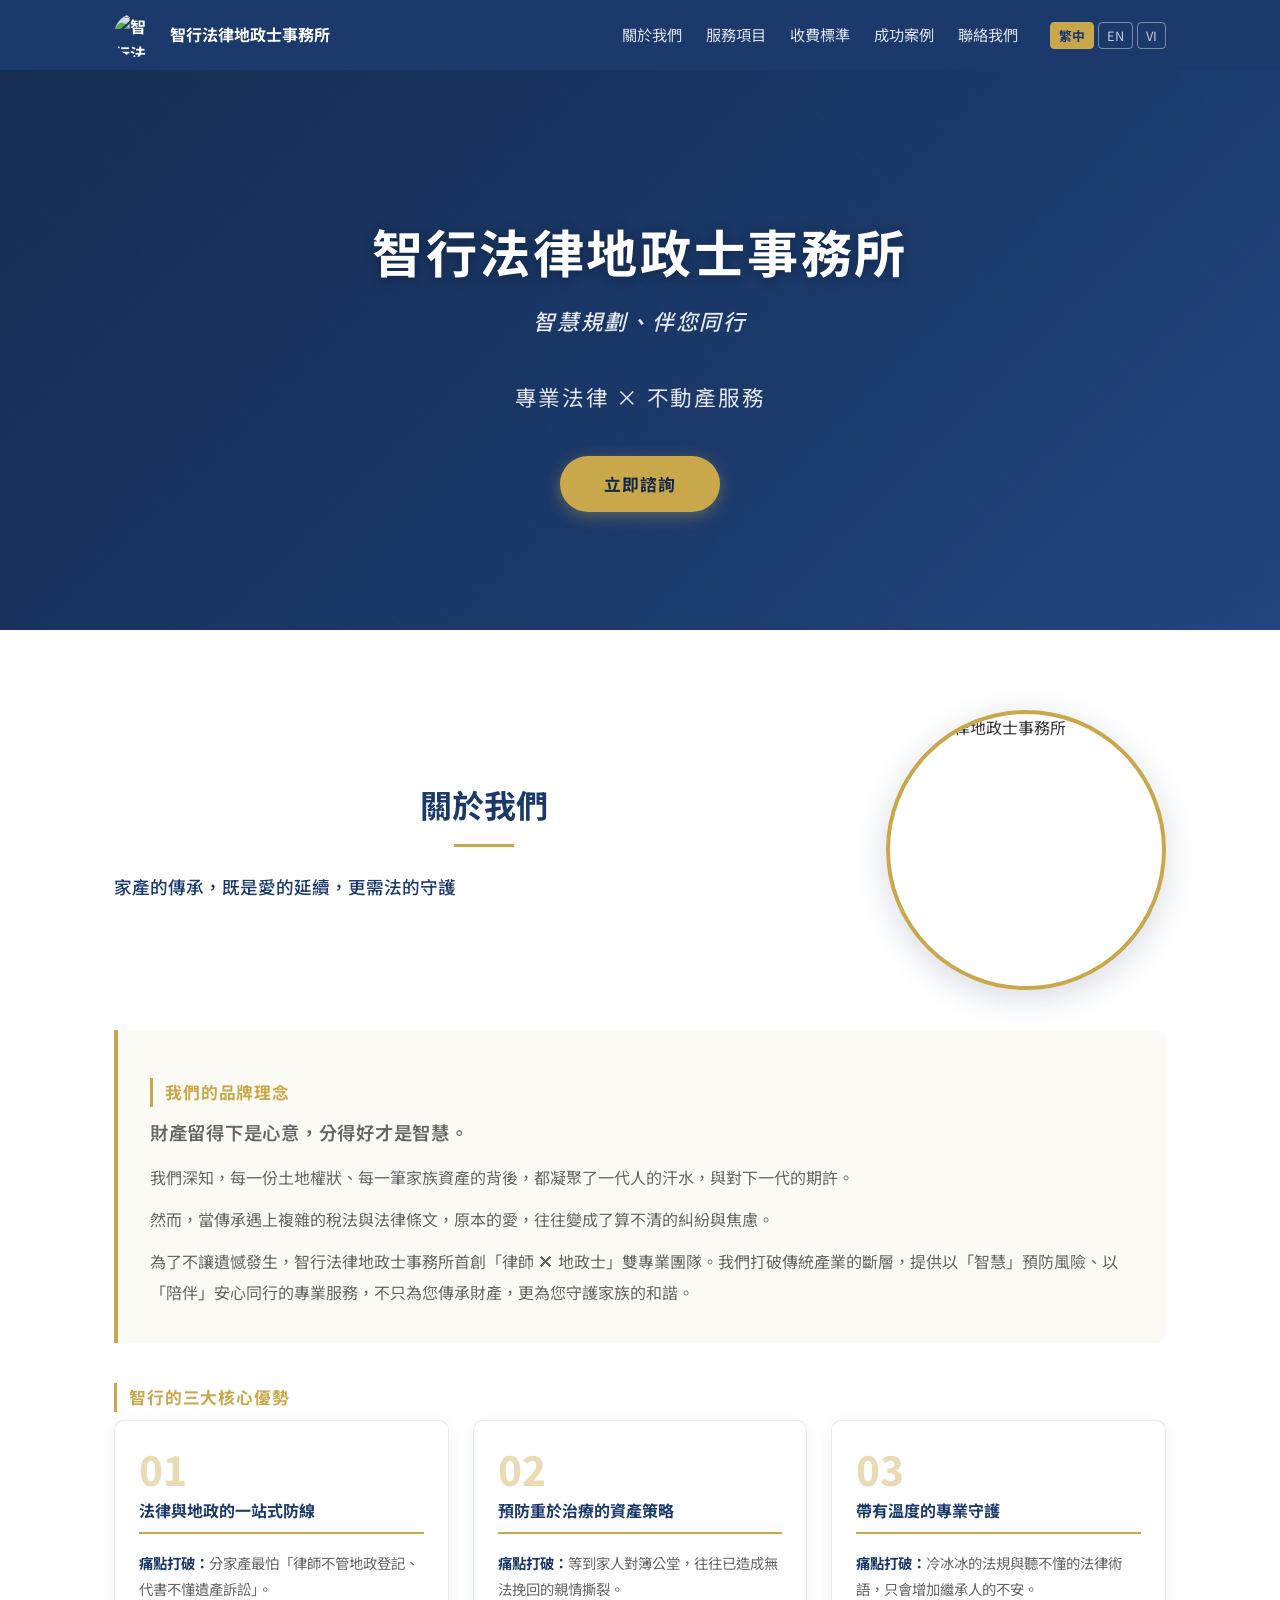
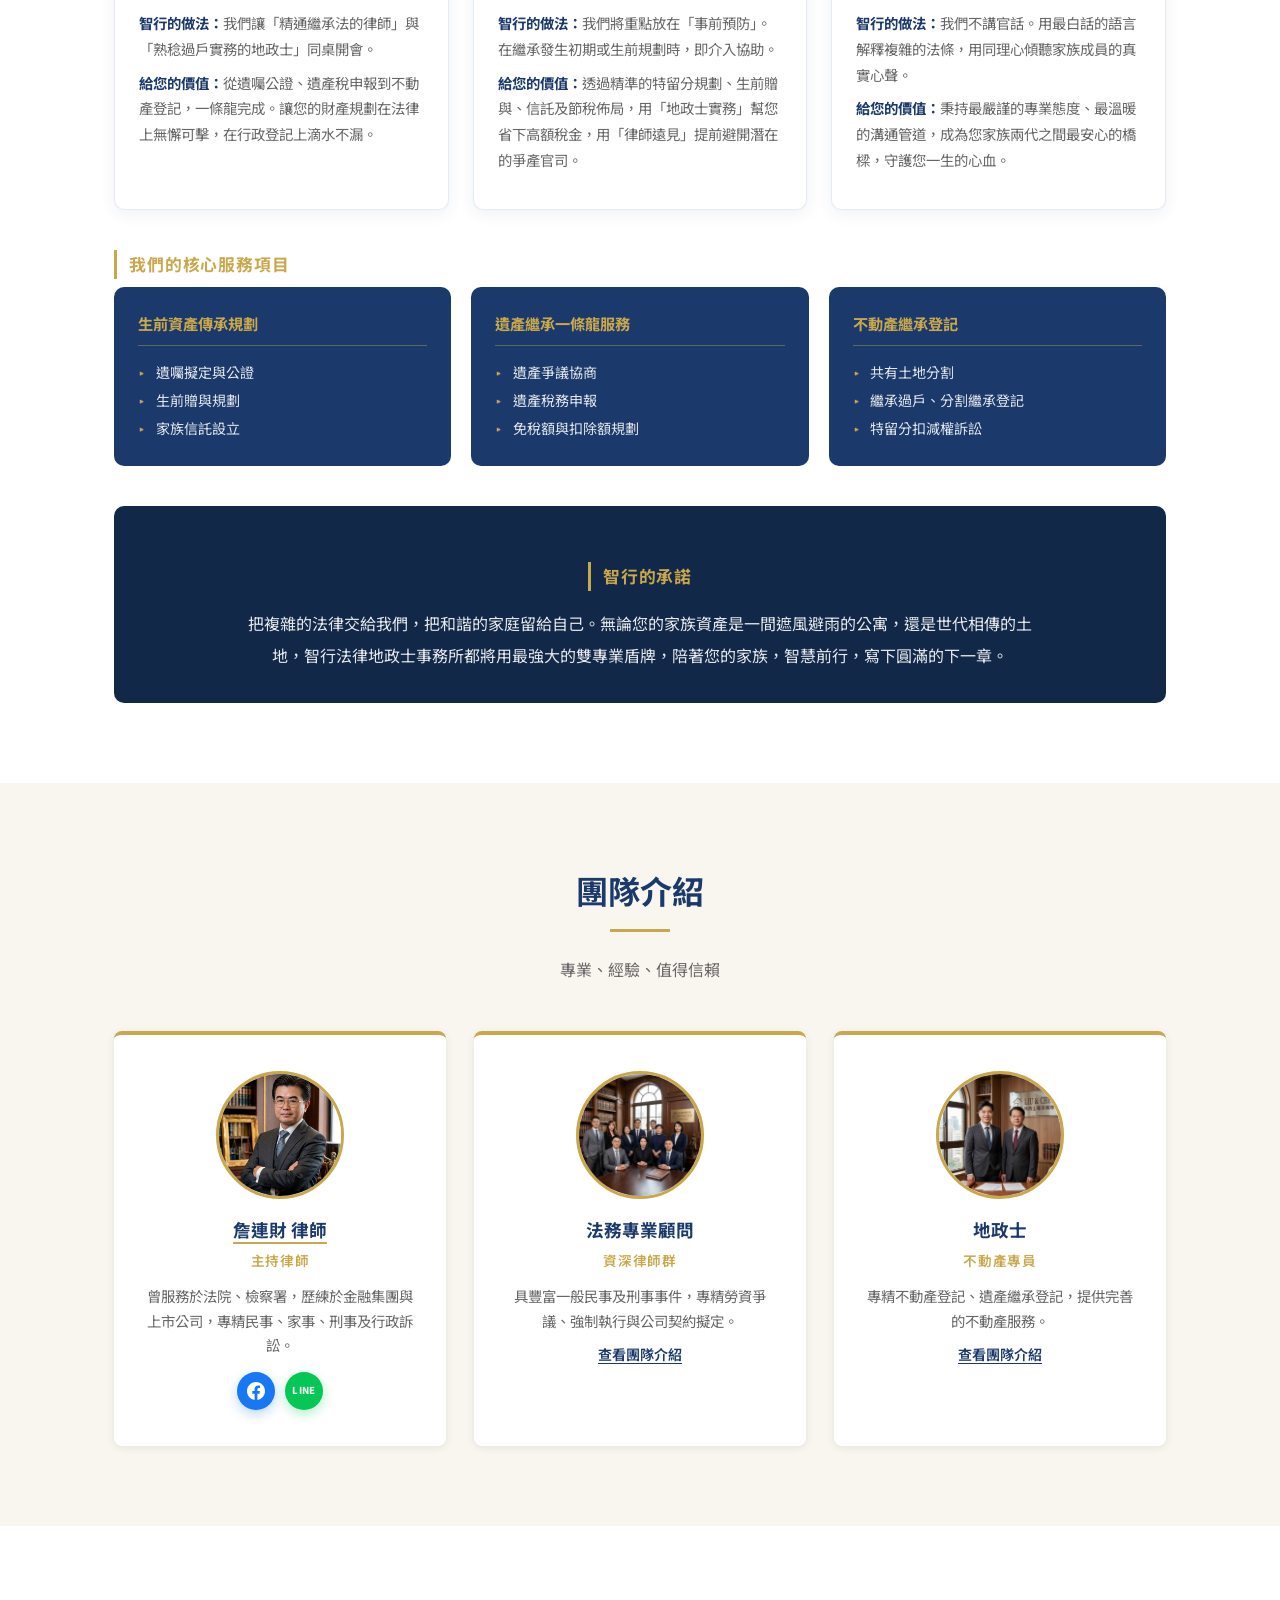
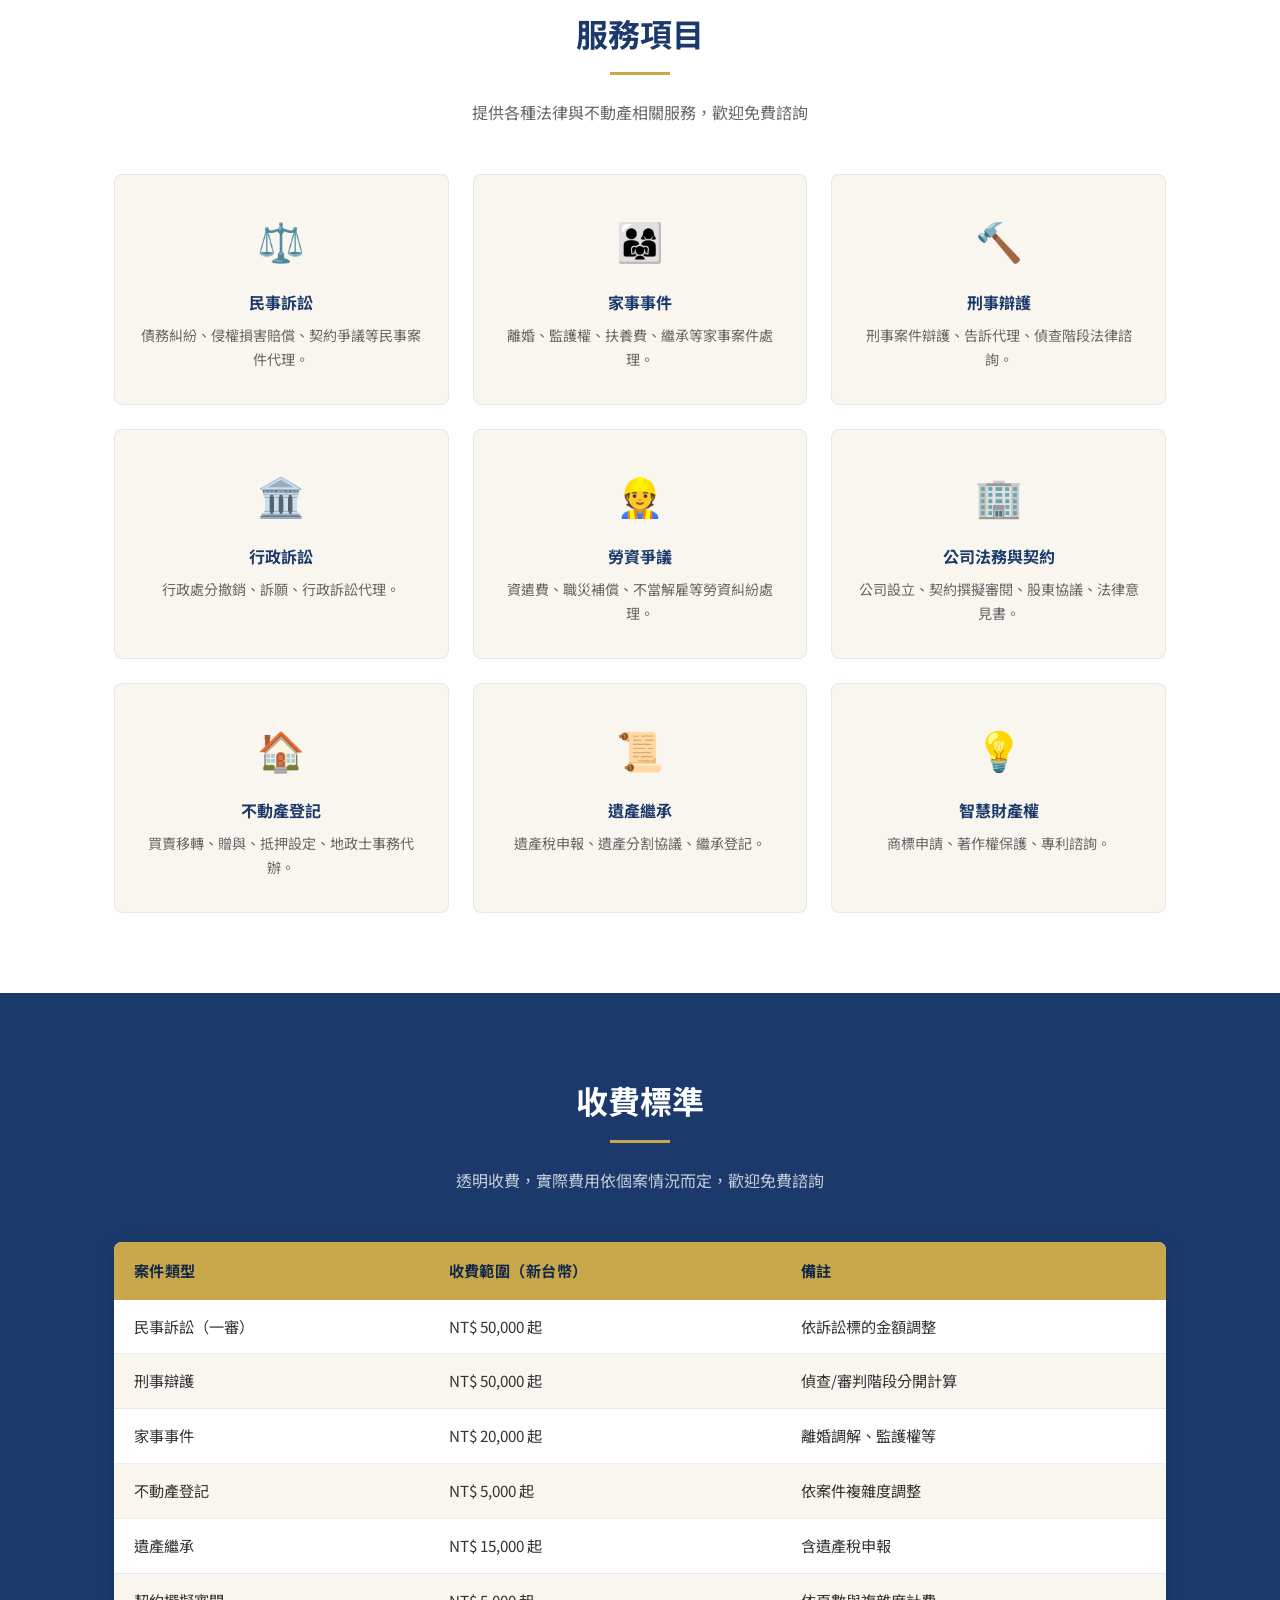
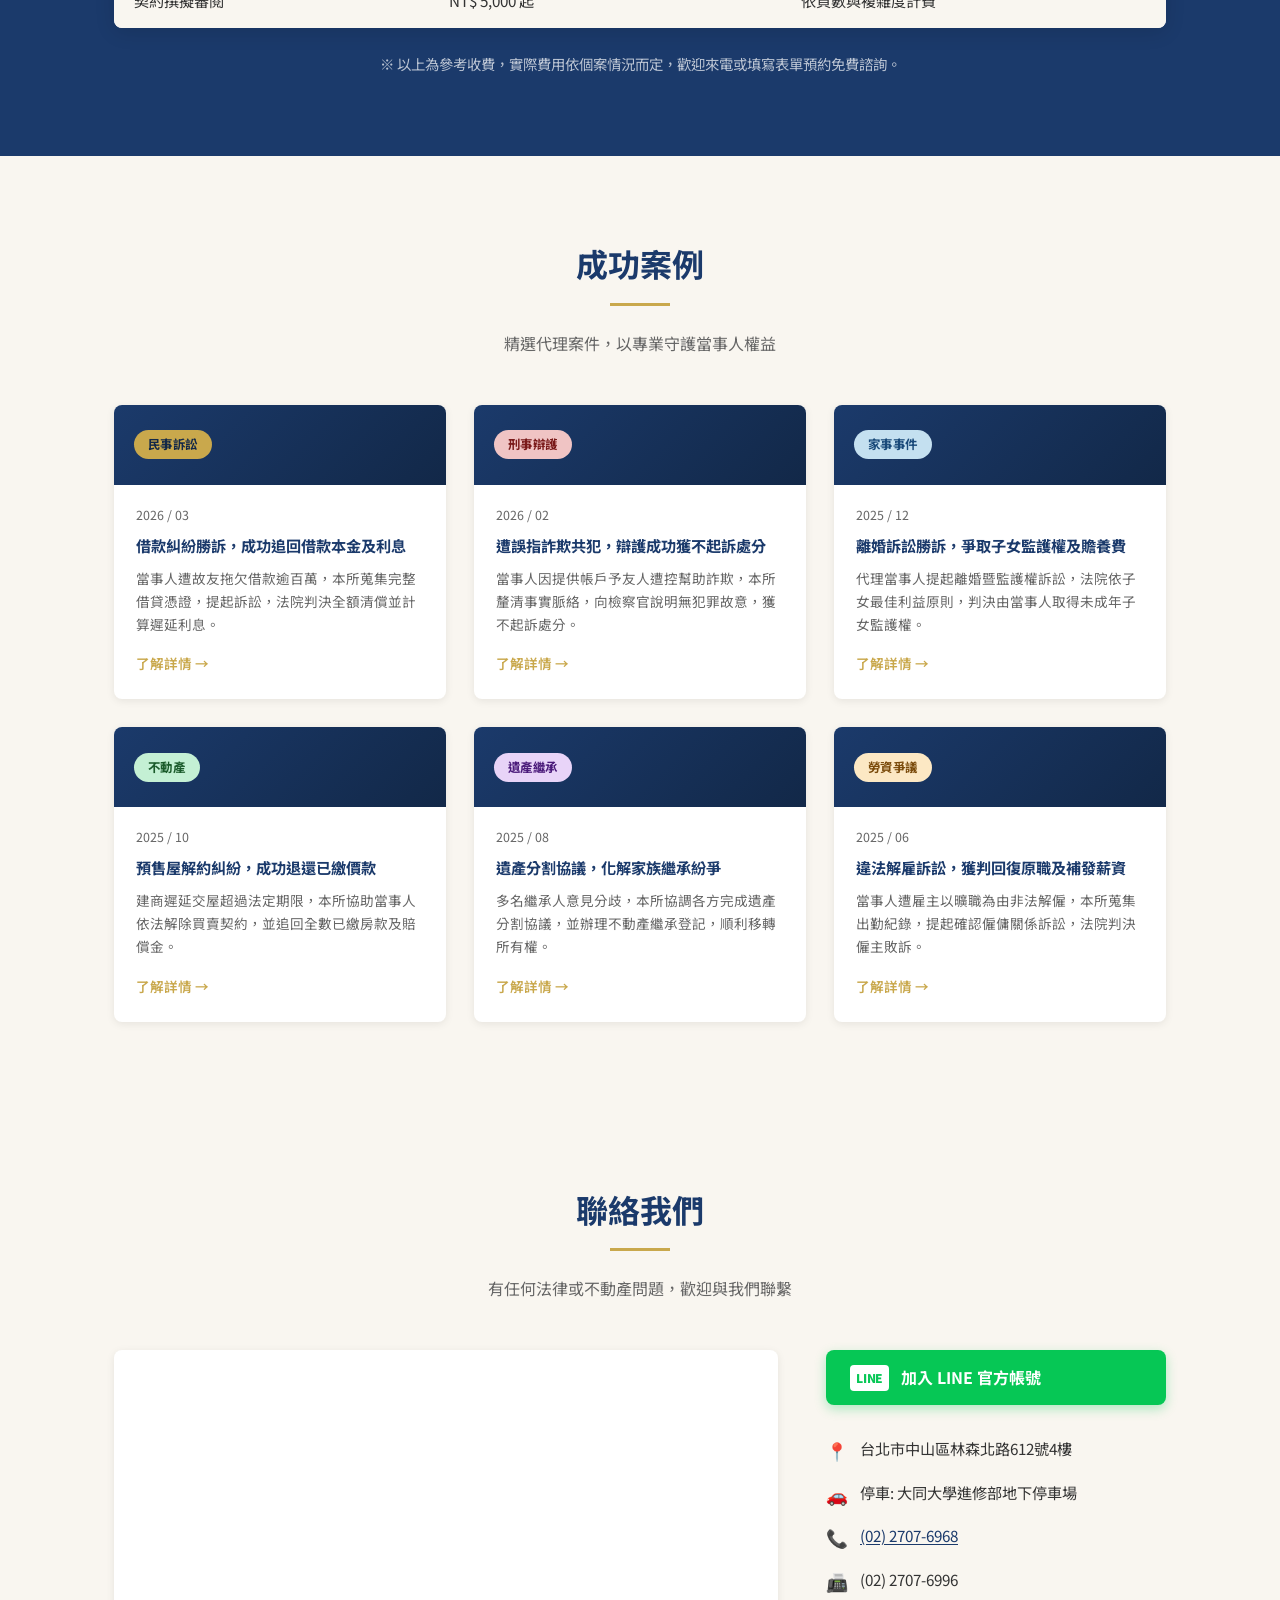
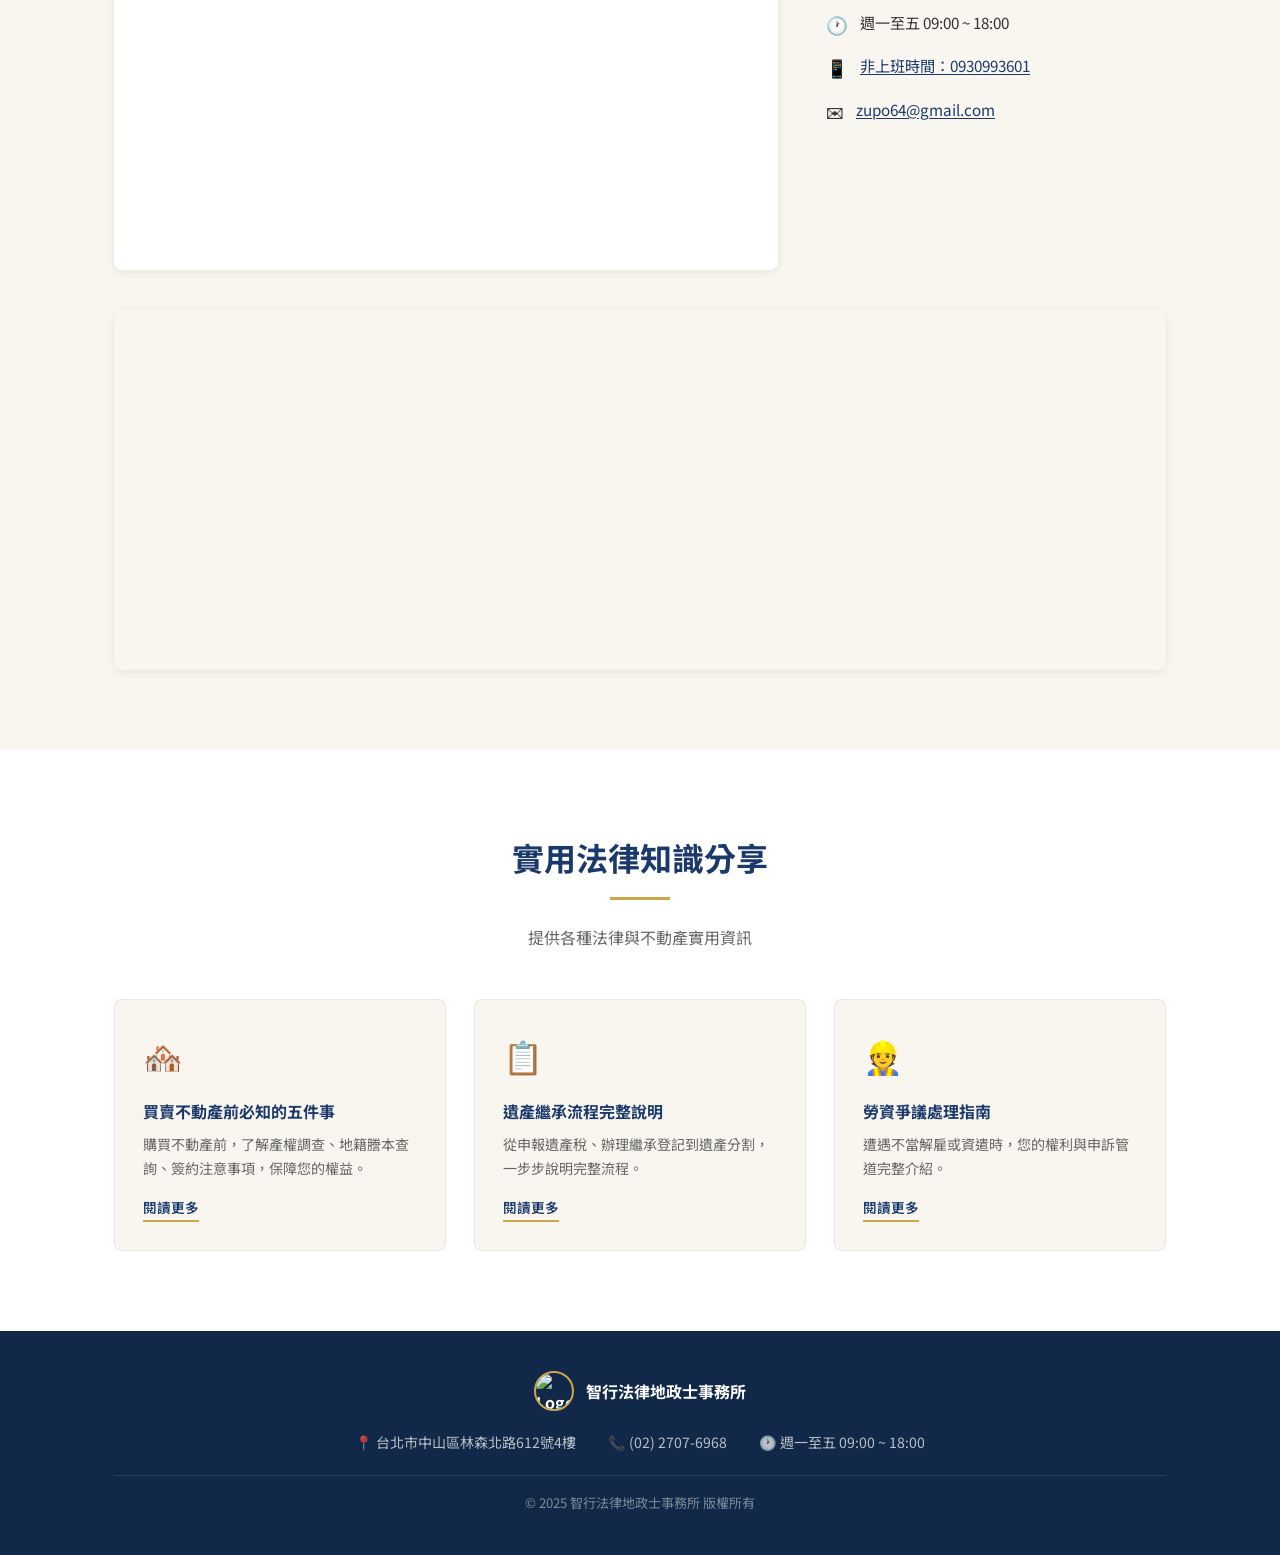
==== commit 7c2cc1b1: "feat: add attorney profile page for 詹連財律師 - Create team-chan.html with licenses, education, work his" ====
--- a/index.html
+++ b/index.html
@@ -156,7 +156,7 @@
         <div class="team-avatar team-avatar--photo">
           <img src="img/財.png" alt="詹連財 律師" loading="lazy" />
         </div>
-        <h3 data-i18n="team.member1.name">詹連財 律師</h3>
+        <h3><a href="team-chan.html" data-i18n="team.member1.name" style="color:inherit;text-decoration:none;border-bottom:2px solid var(--color-gold);">詹連財 律師</a></h3>
         <p class="team-title" data-i18n="team.member1.title">主持律師</p>
         <p class="team-desc" data-i18n="team.member1.desc">曾服務於法院、檢察署，歷練於金融集團與上市公司，專精民事、家事、刑事及行政訴訟。</p>
         <div class="team-socials">
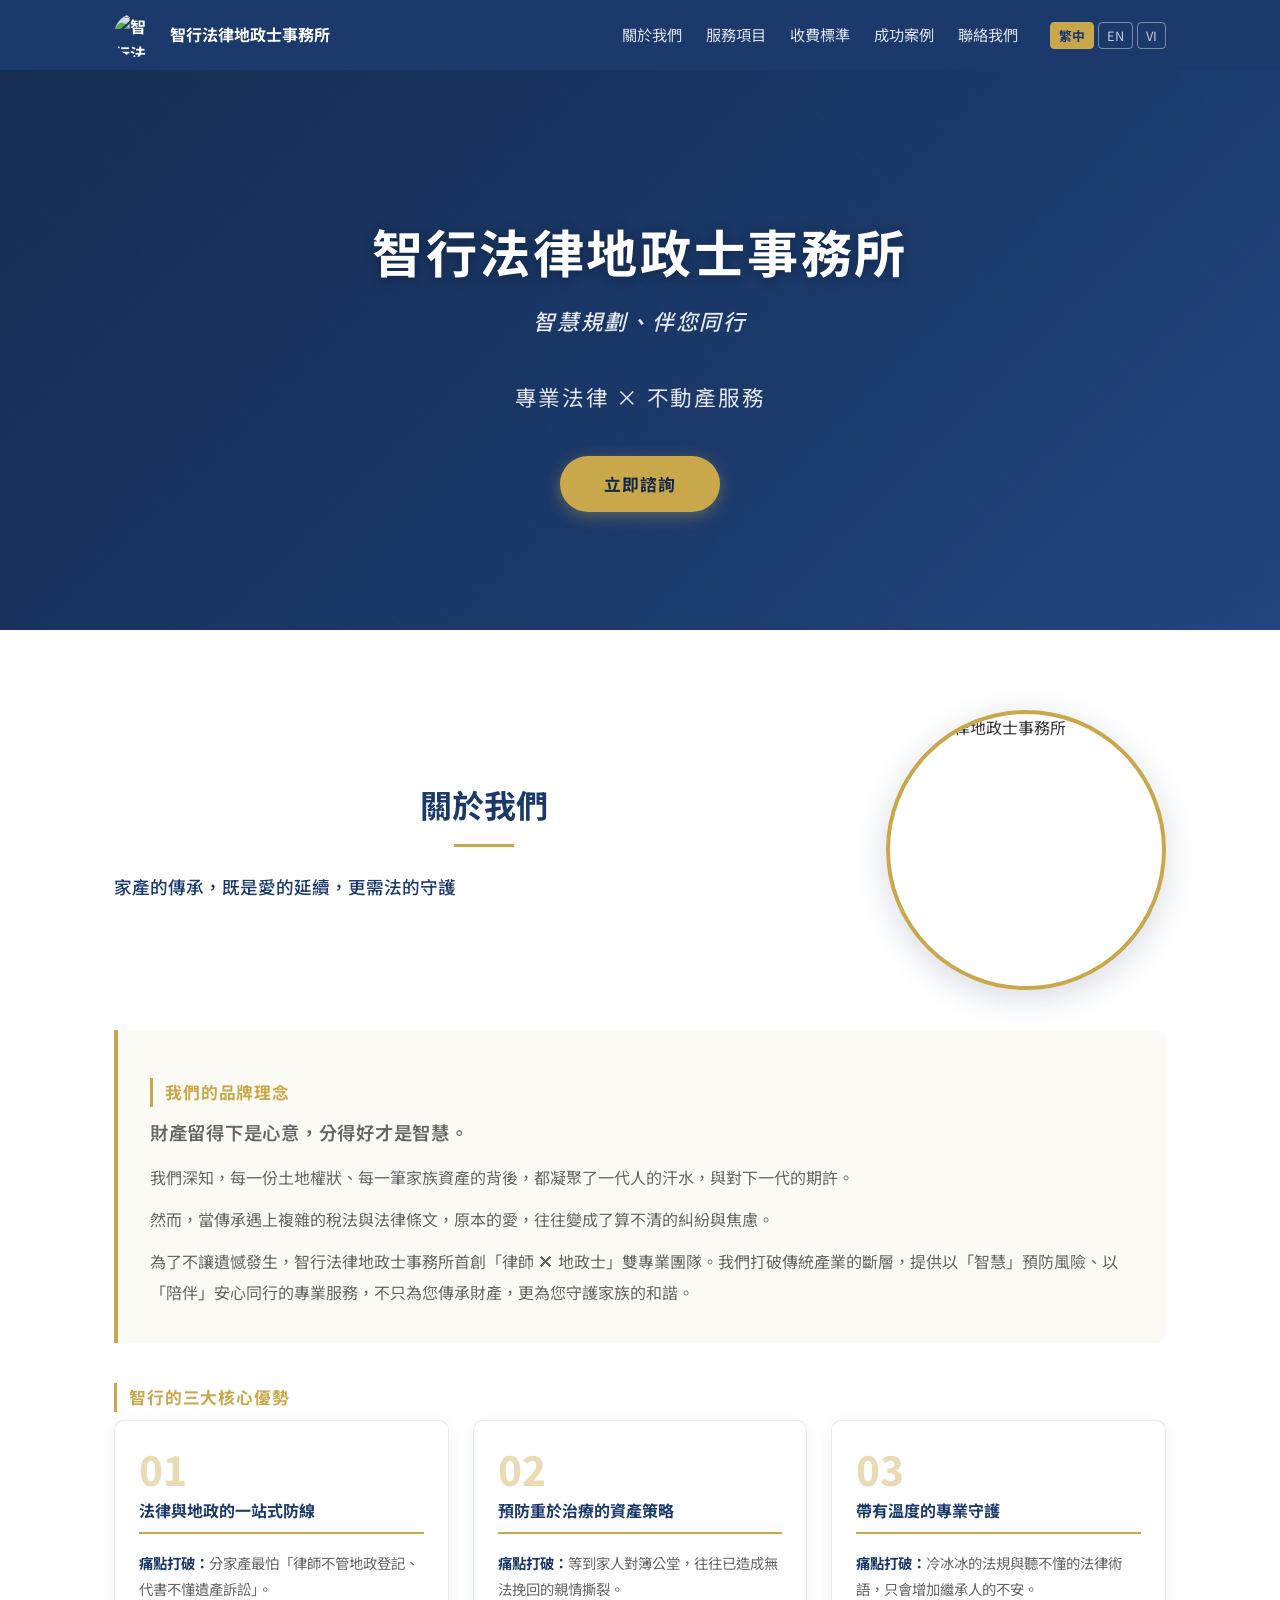
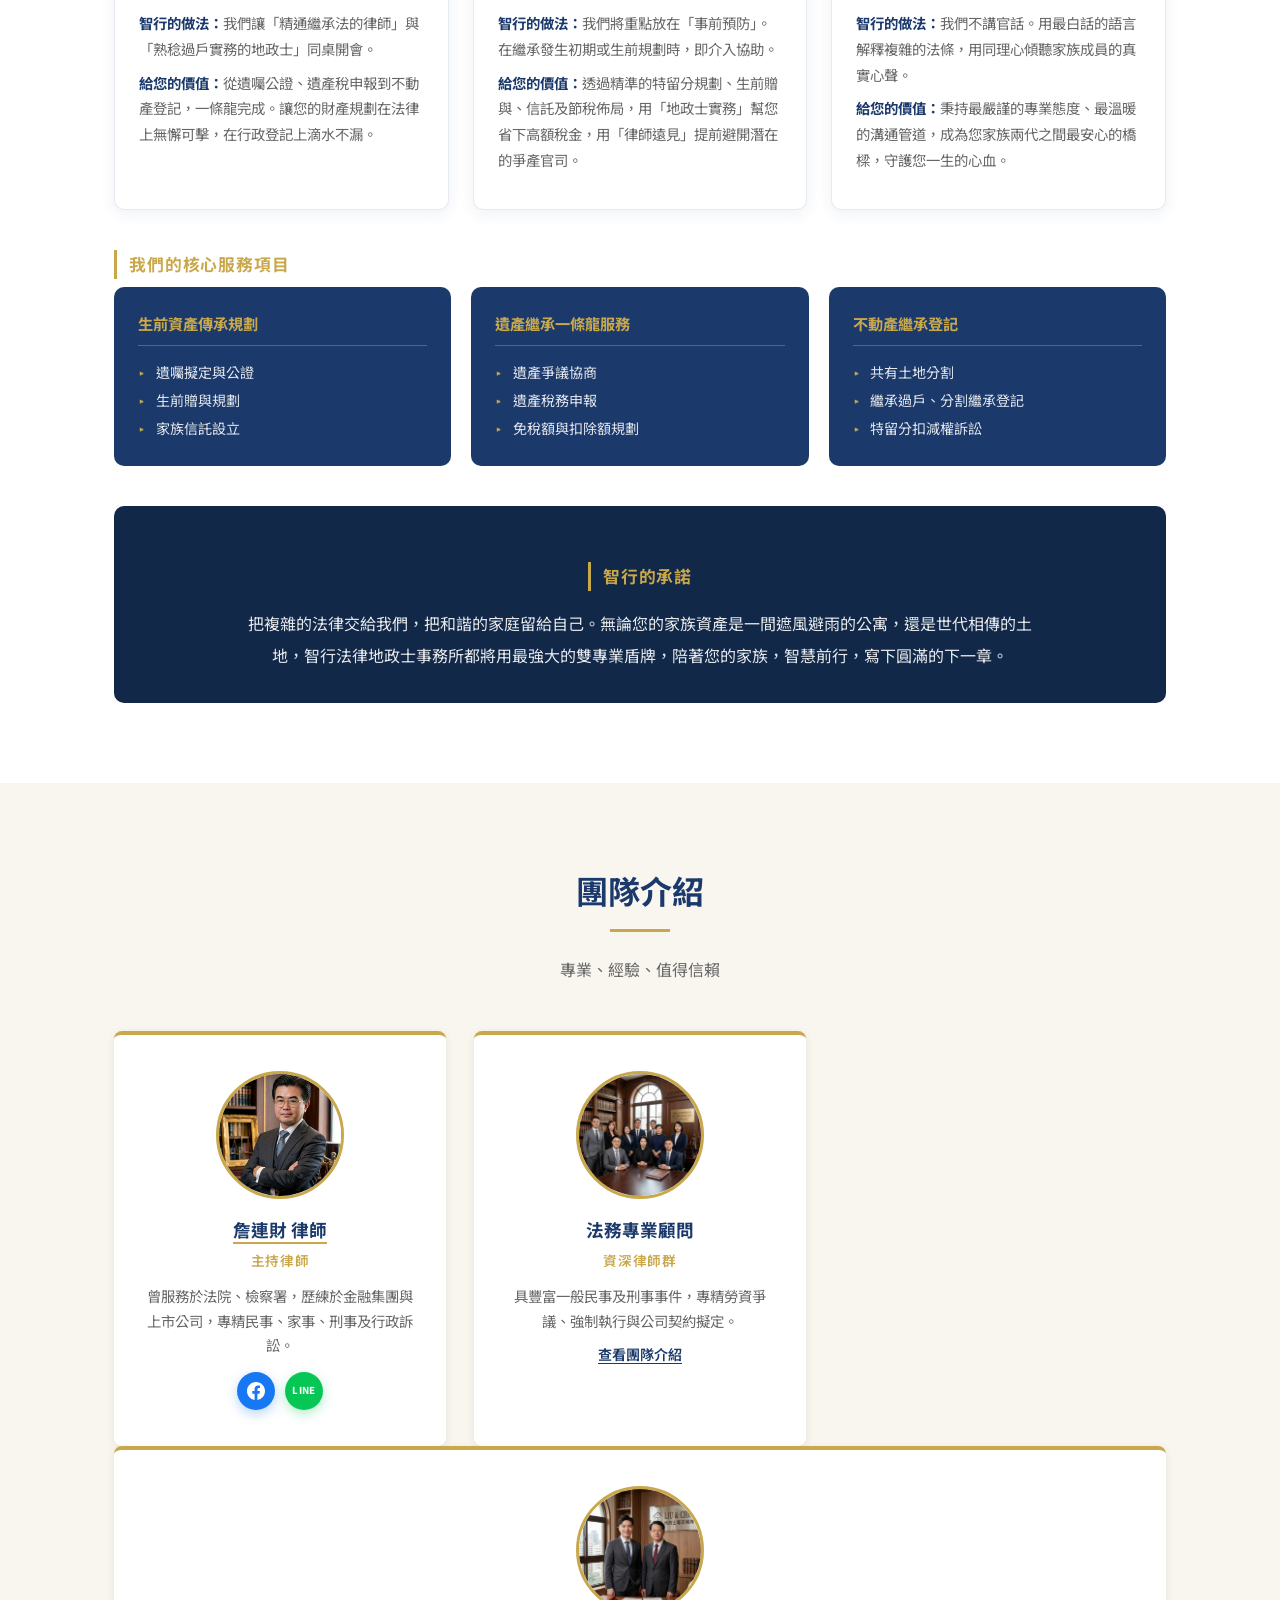
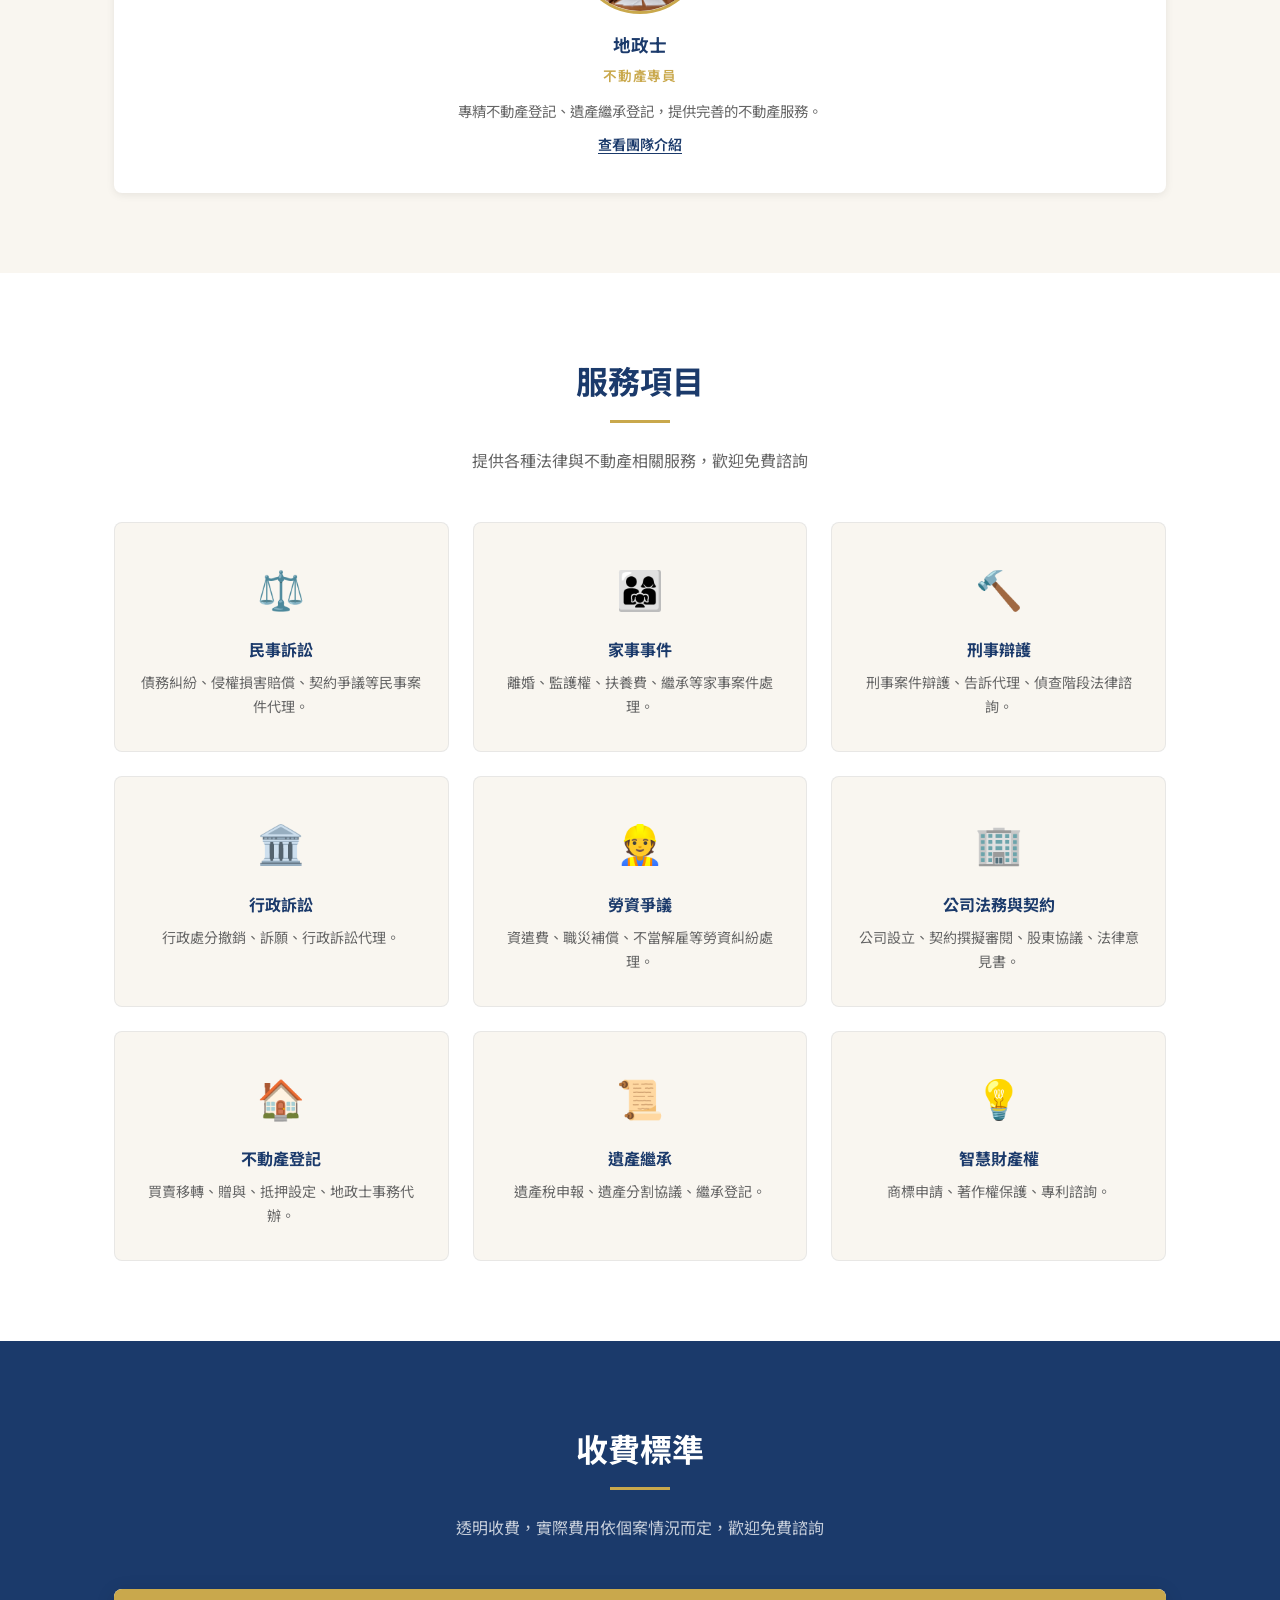
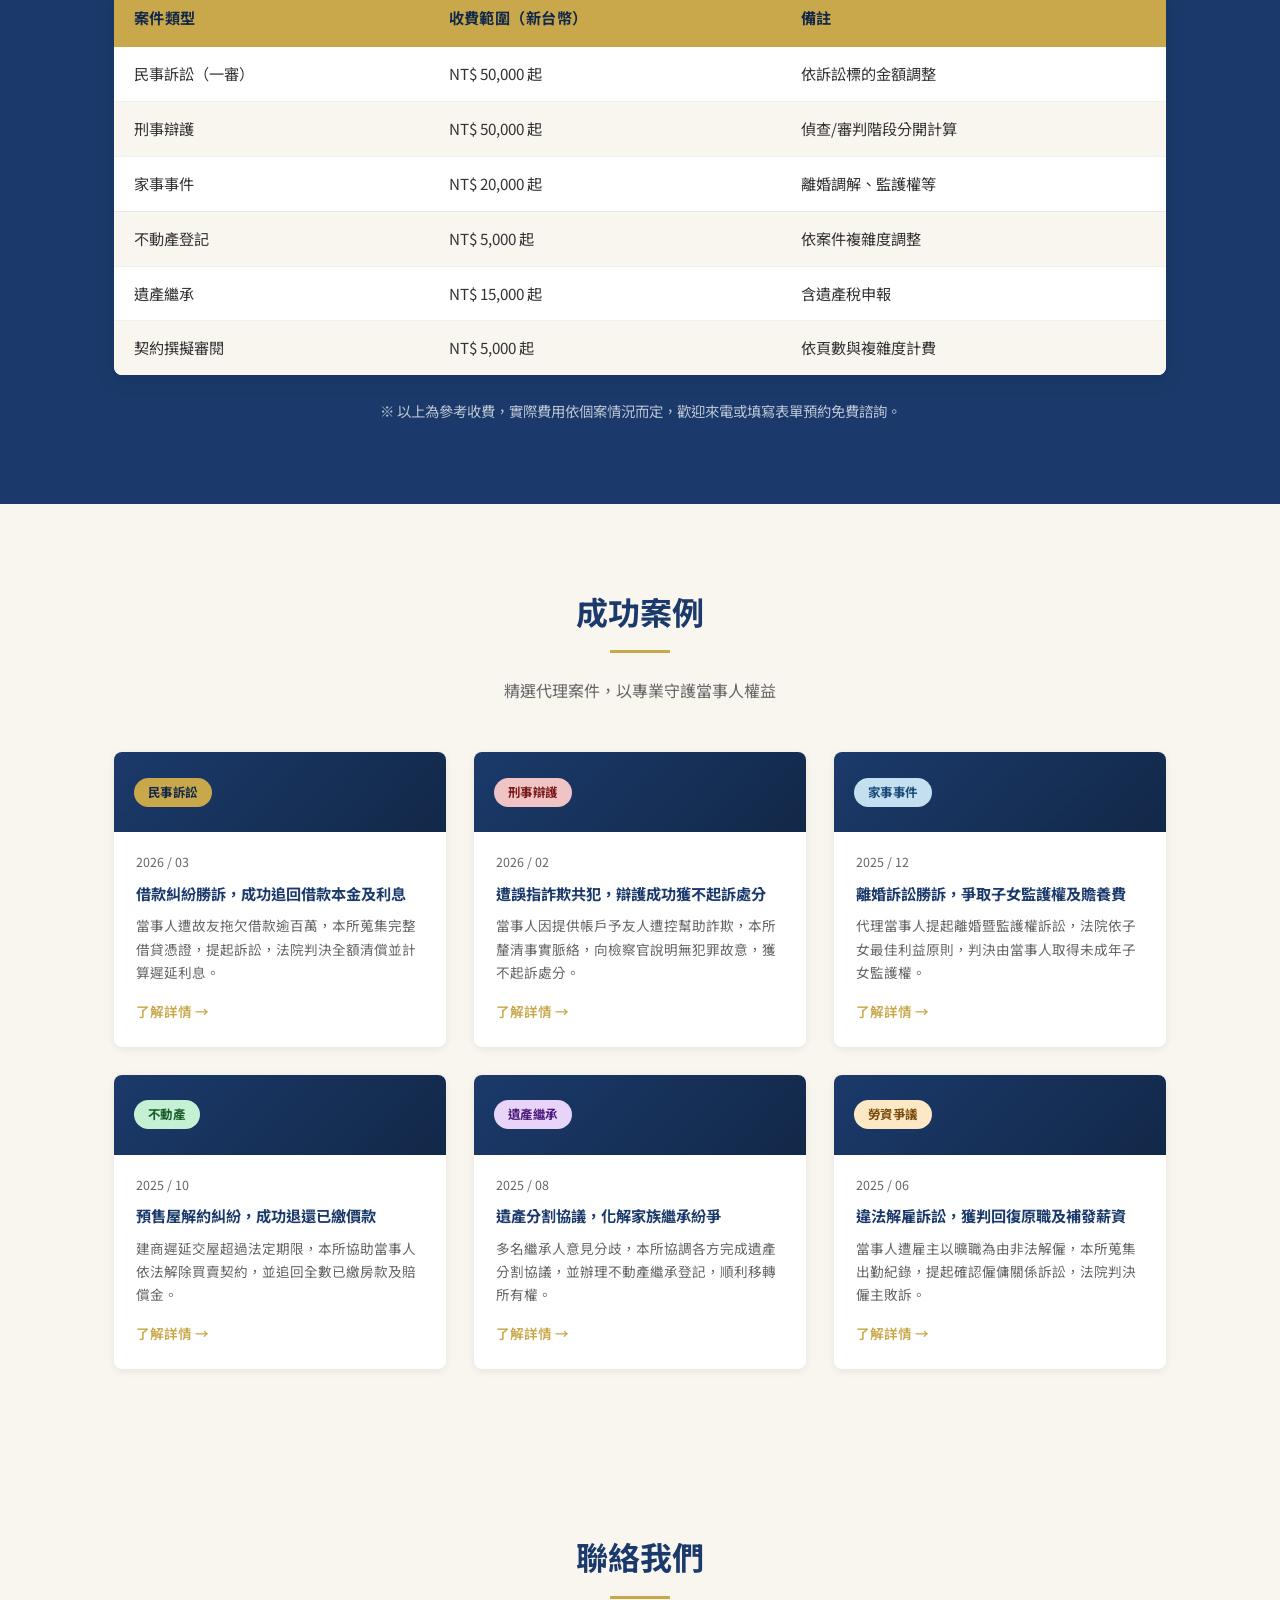
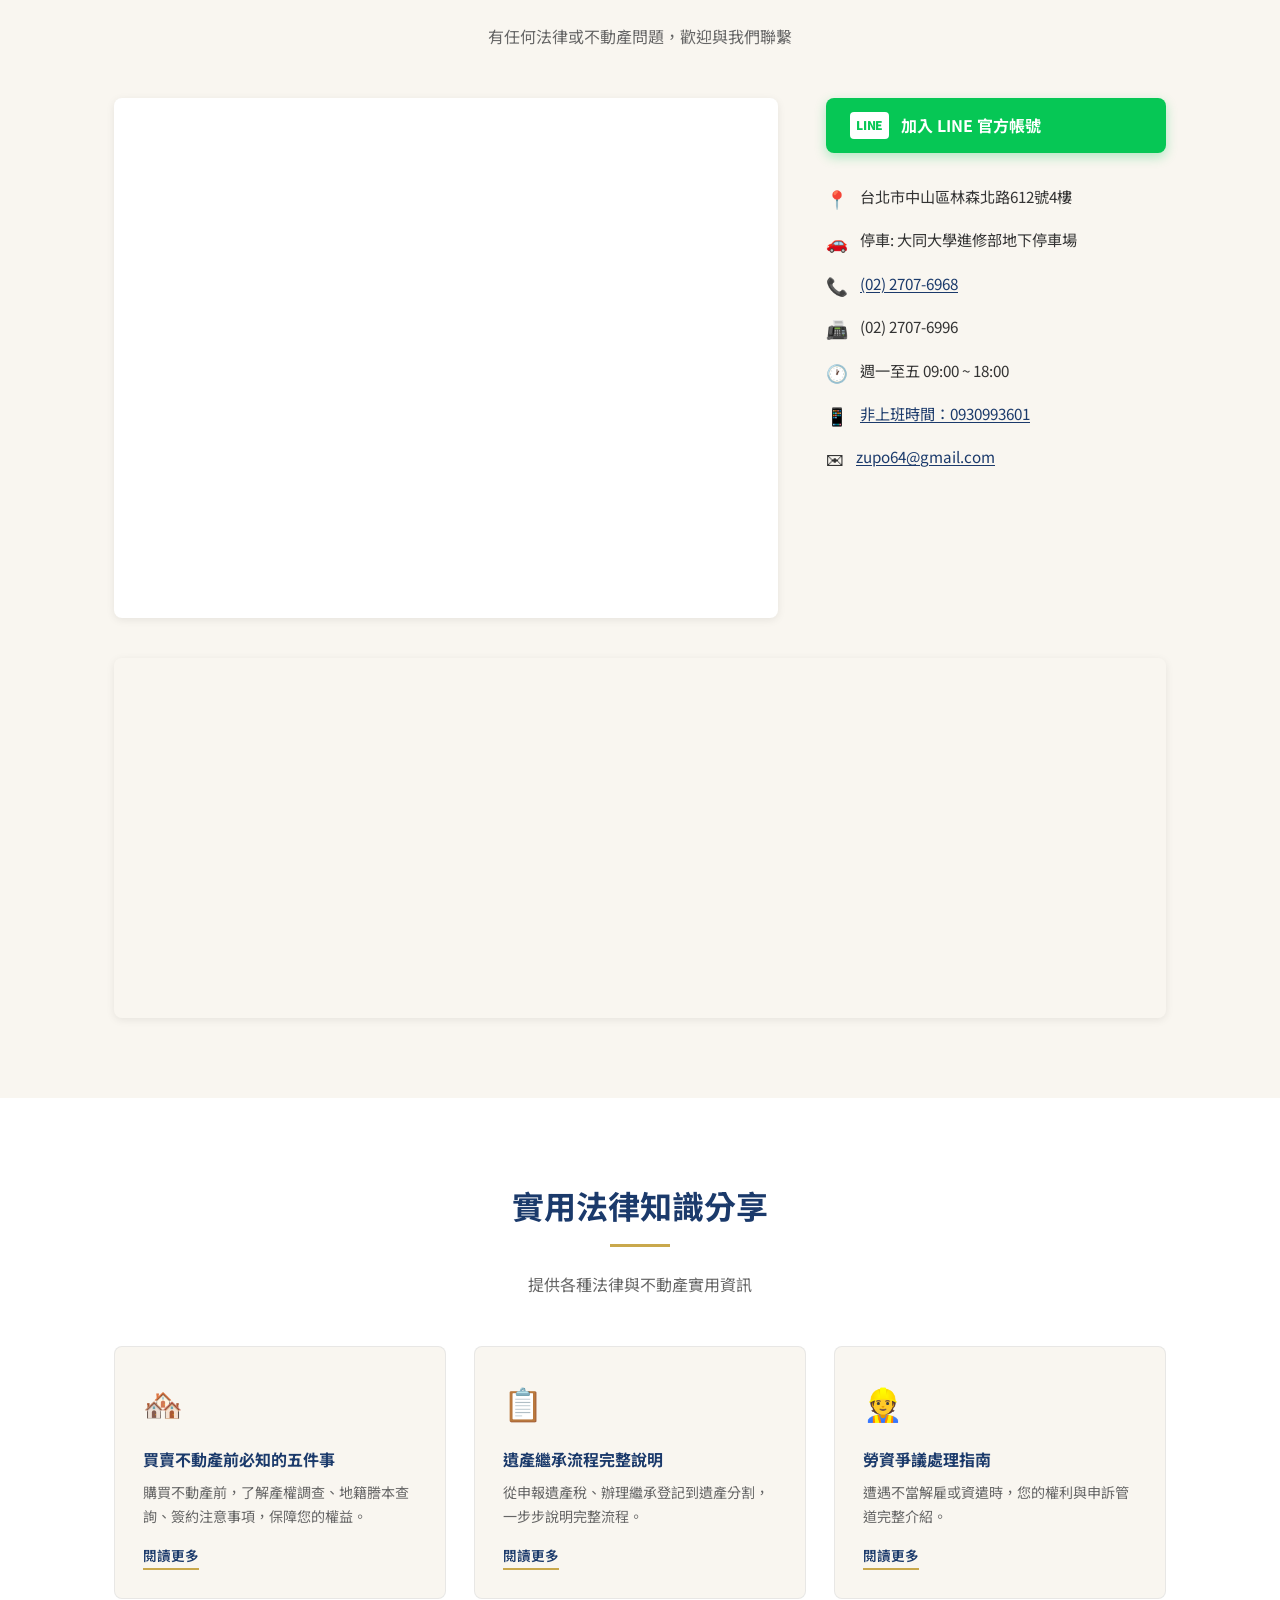
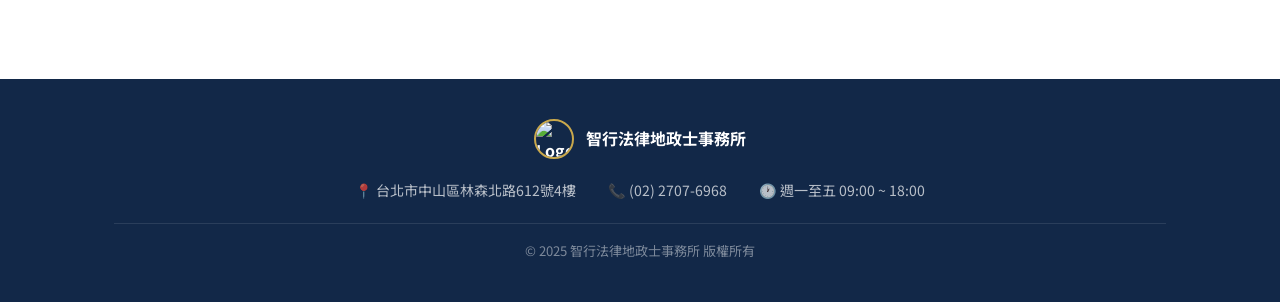
==== commit b3453323: "Add team.html with all 10 members, LINE & phone icons, 3-language support - Create team.html: 3 sect" ====
--- a/index.html
+++ b/index.html
@@ -177,7 +177,8 @@
         <h3 data-i18n="team.member2.name">法律專業顧問</h3>
         <p class="team-title" data-i18n="team.member2.title">資深律師群</p>
         <p class="team-desc" data-i18n="team.member2.desc">具豐富一般民事及刑事事件，專精勞資爭議、強制執行與公司契約擬定。</p>
-        <a href="#about" class="team-intro-link" data-i18n="team.member2.link">查看團隊介紹</a>
+        <a href="team.html" class="team-intro-link" data-i18n="team.member2.link">查看團隊介紹</a>
+      </div>
       </div>
       <div class="team-card">
         <div class="team-avatar team-avatar--photo">
@@ -186,7 +187,7 @@
         <h3 data-i18n="team.member3.name">地政士</h3>
         <p class="team-title" data-i18n="team.member3.title">不動產專員</p>
         <p class="team-desc" data-i18n="team.member3.desc">專精不動產登記、遺產繼承登記，提供完善的不動產服務。</p>
-        <a href="#about" class="team-intro-link" data-i18n="team.member2.link">查看團隊介紹</a>
+        <a href="team.html" class="team-intro-link" data-i18n="team.member2.link">查看團隊介紹</a>
       </div>
     </div>
   </div>
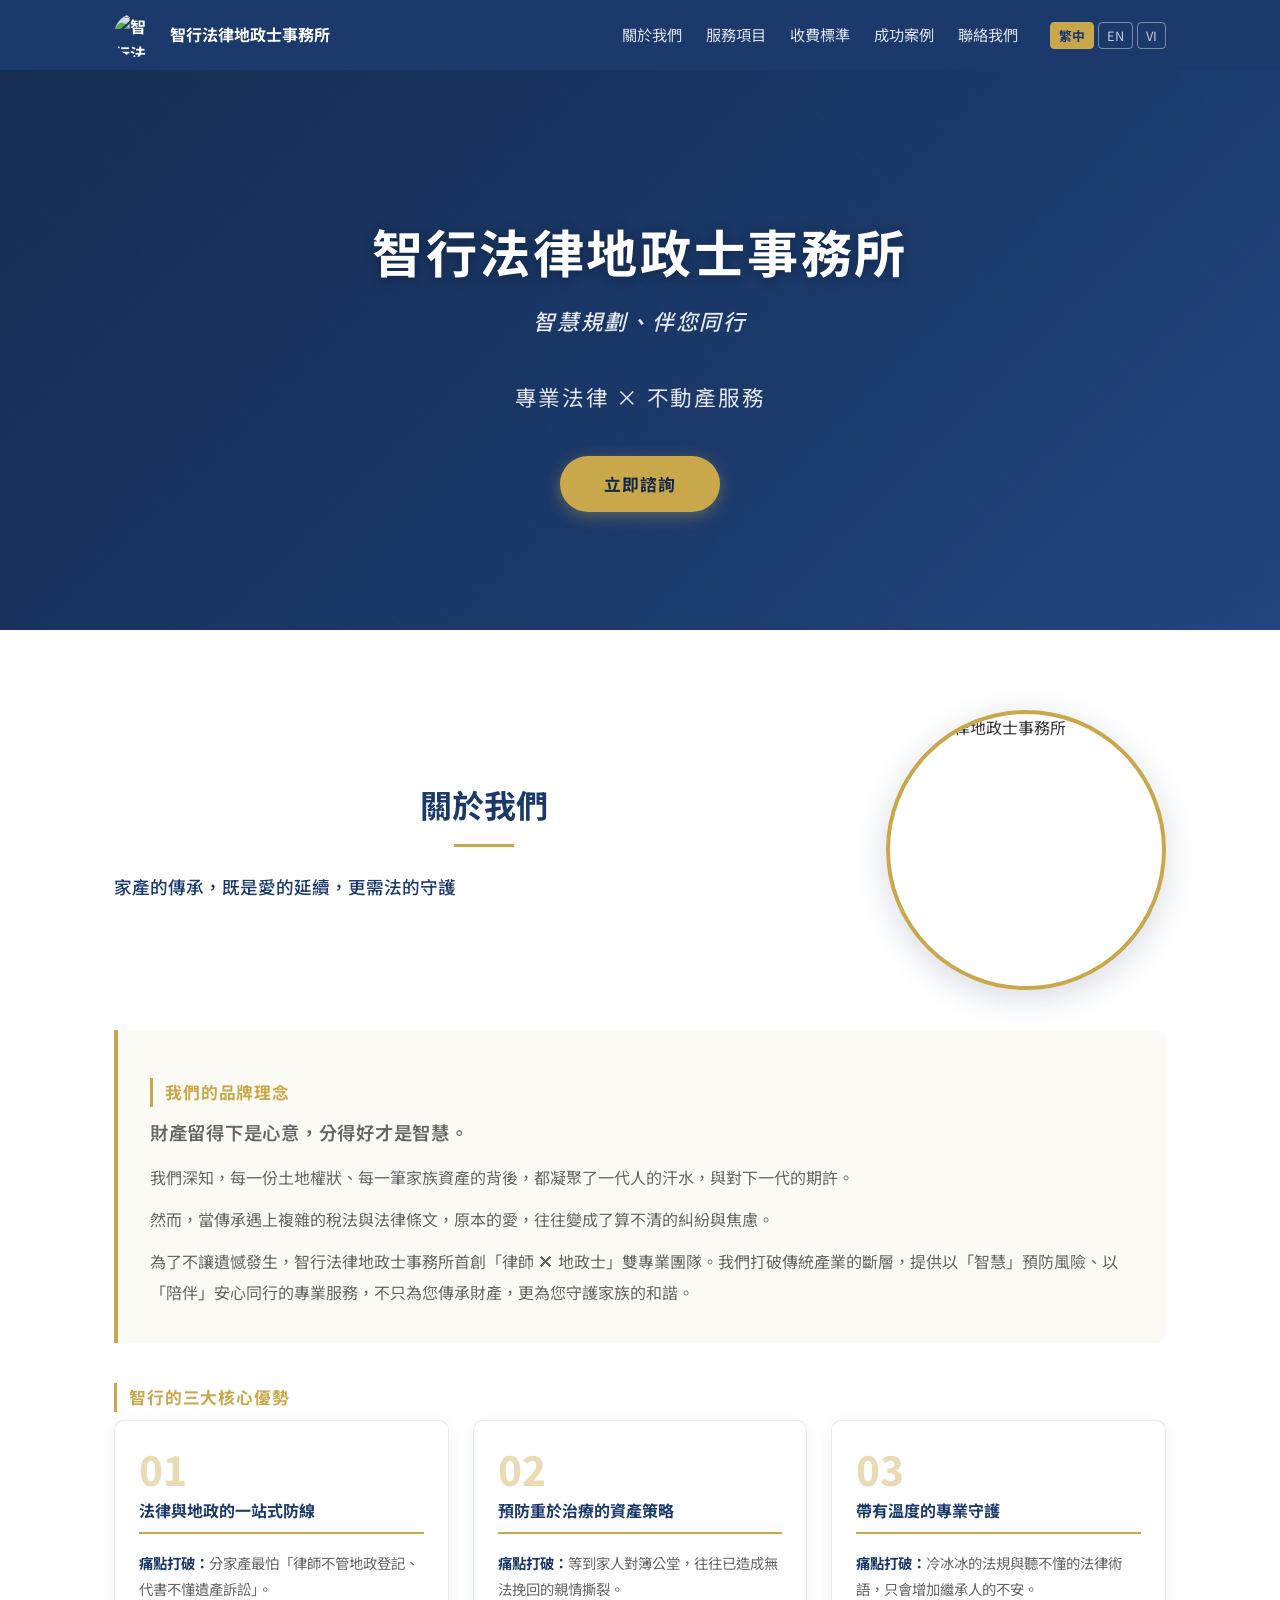
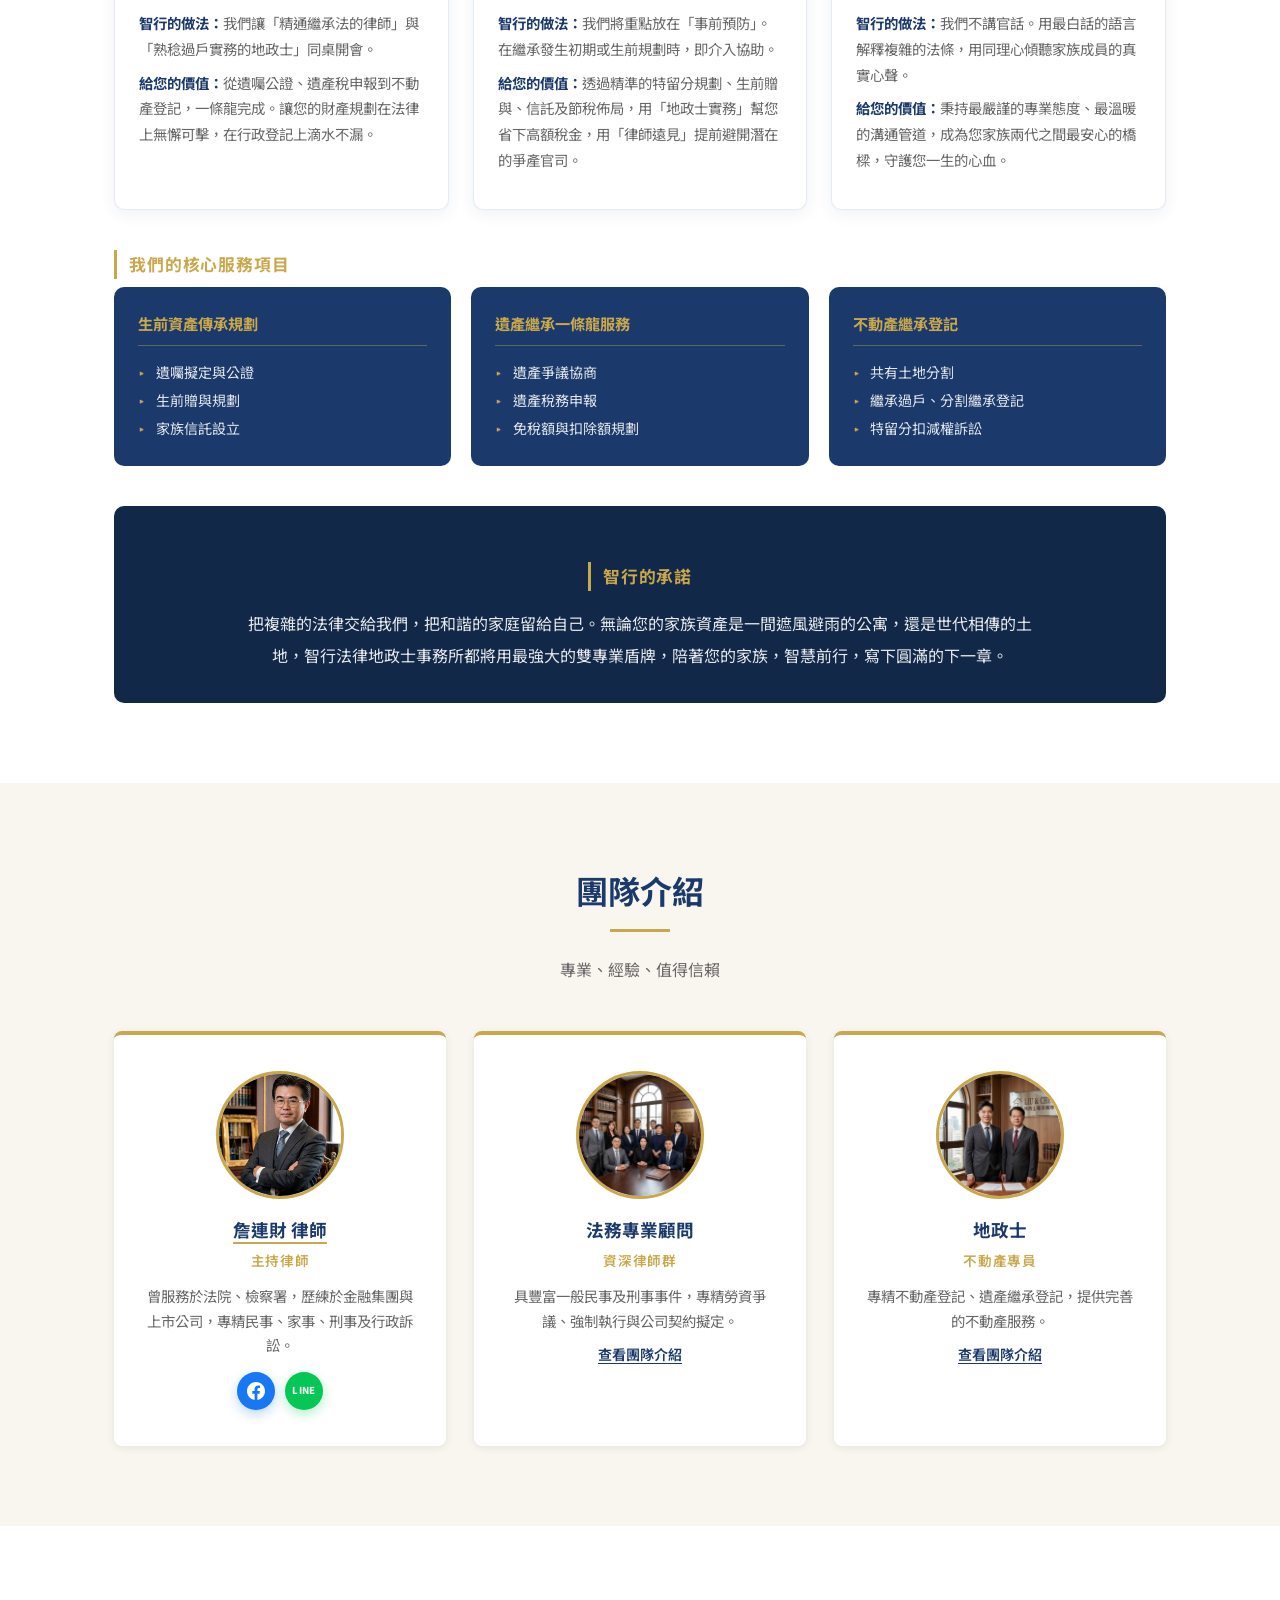
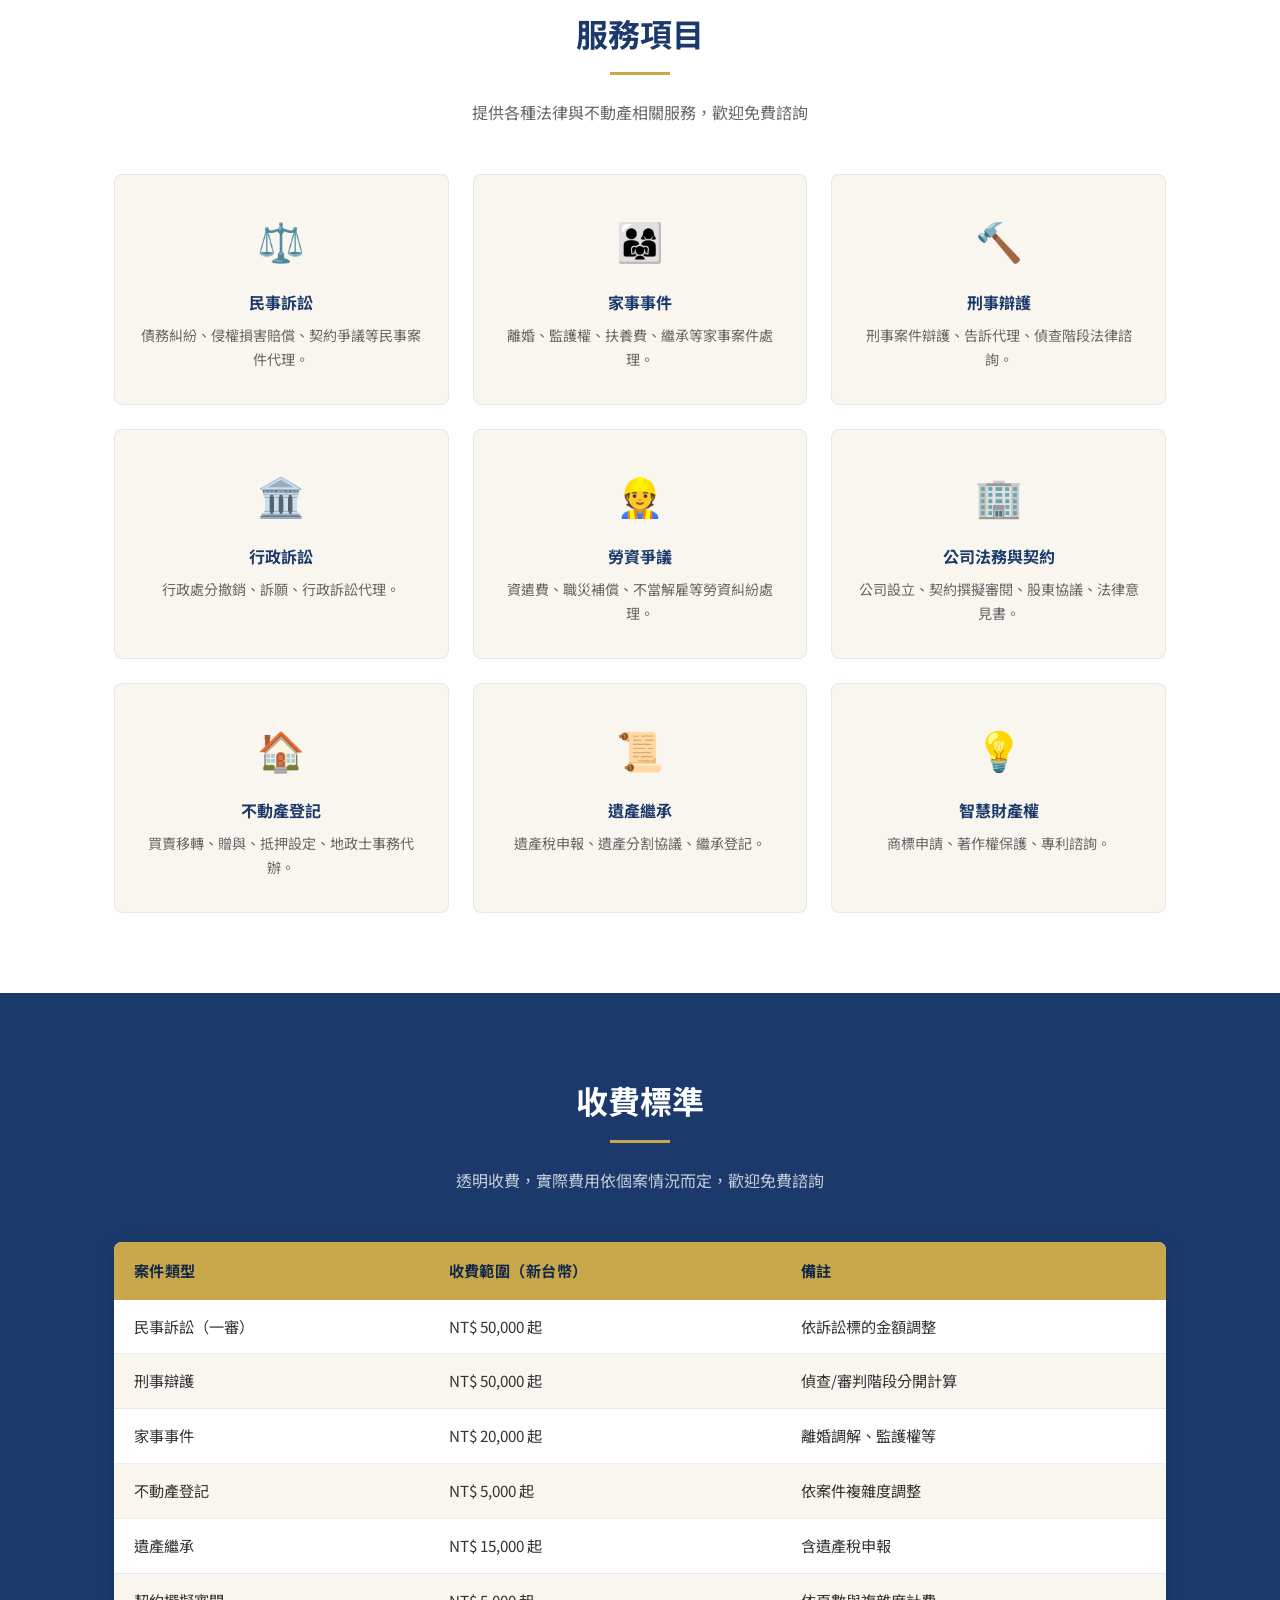
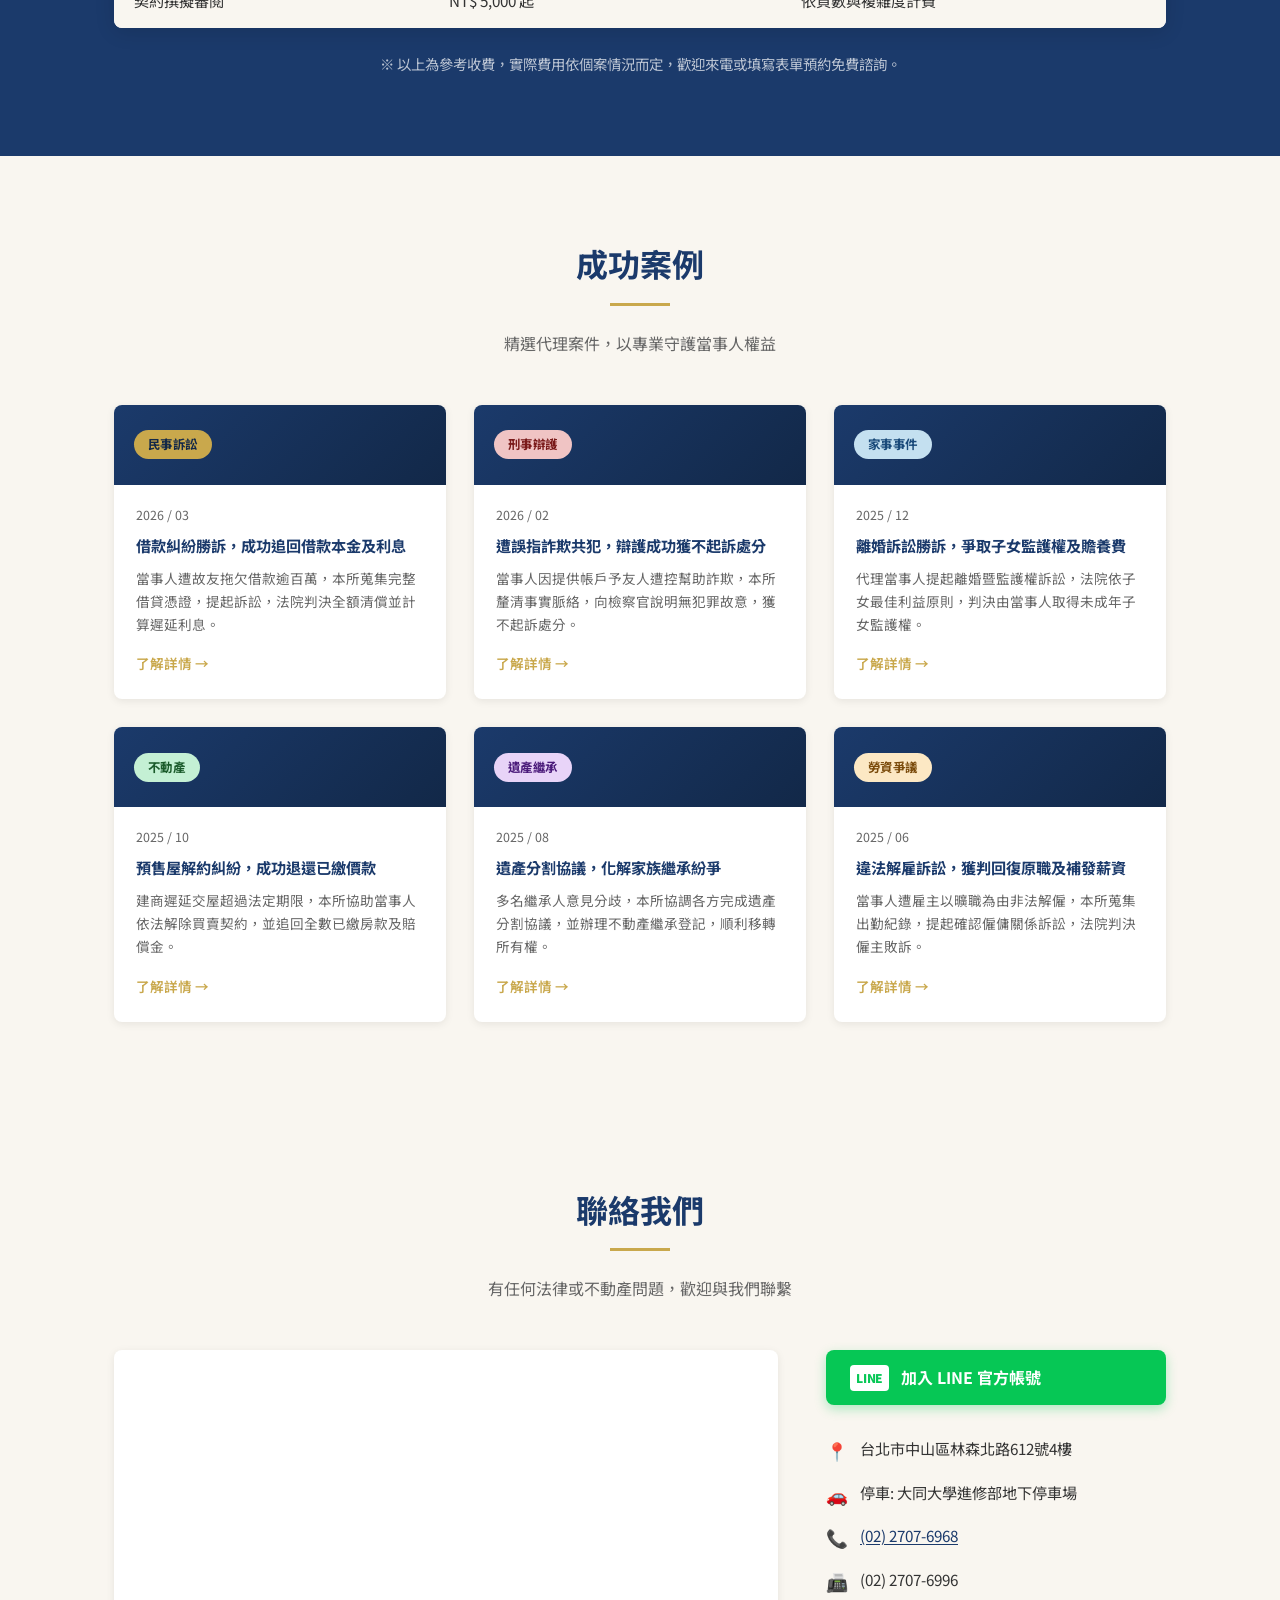
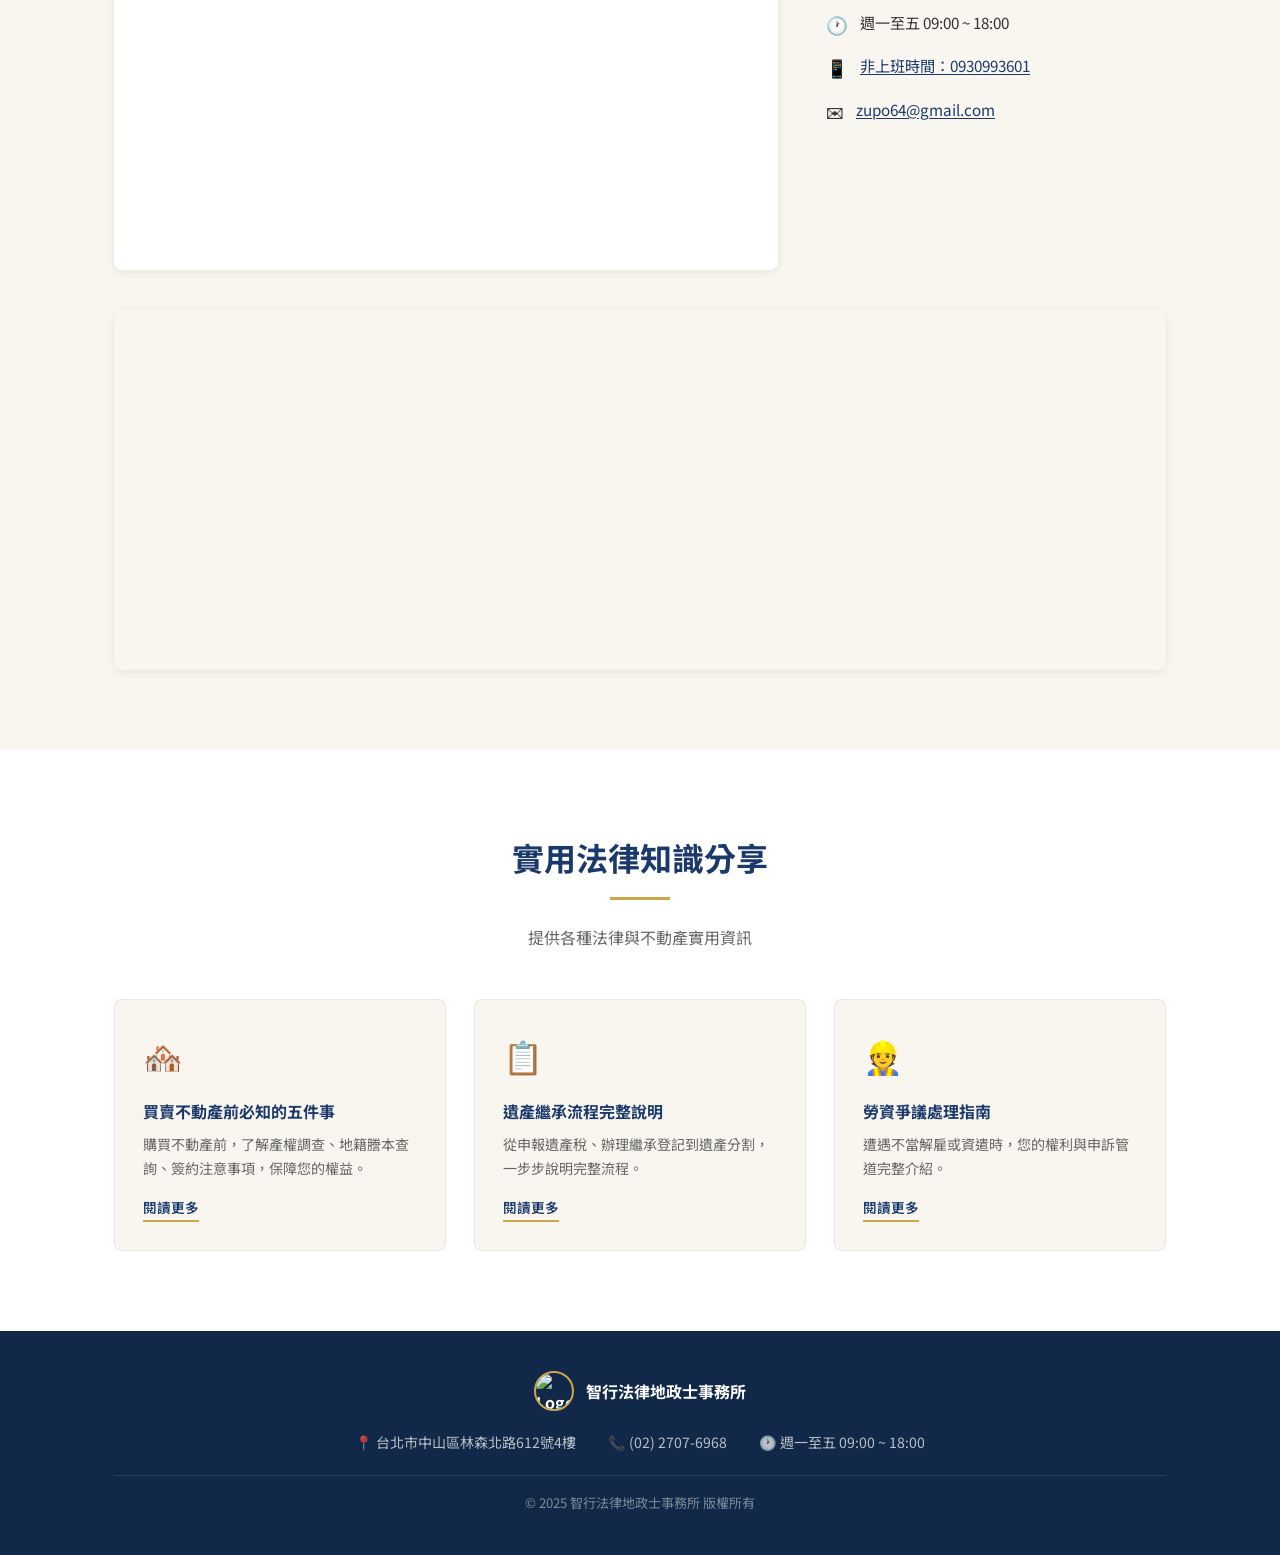
==== commit 8f2aa271: "Fix team grid layout: remove extra closing div that pushed 地政士 card out of grid Co-authored-by: Copi" ====
--- a/index.html
+++ b/index.html
@@ -179,7 +179,6 @@
         <p class="team-desc" data-i18n="team.member2.desc">具豐富一般民事及刑事事件，專精勞資爭議、強制執行與公司契約擬定。</p>
         <a href="team.html" class="team-intro-link" data-i18n="team.member2.link">查看團隊介紹</a>
       </div>
-      </div>
       <div class="team-card">
         <div class="team-avatar team-avatar--photo">
           <img src="img/地政士.png" alt="地政士" loading="lazy" />
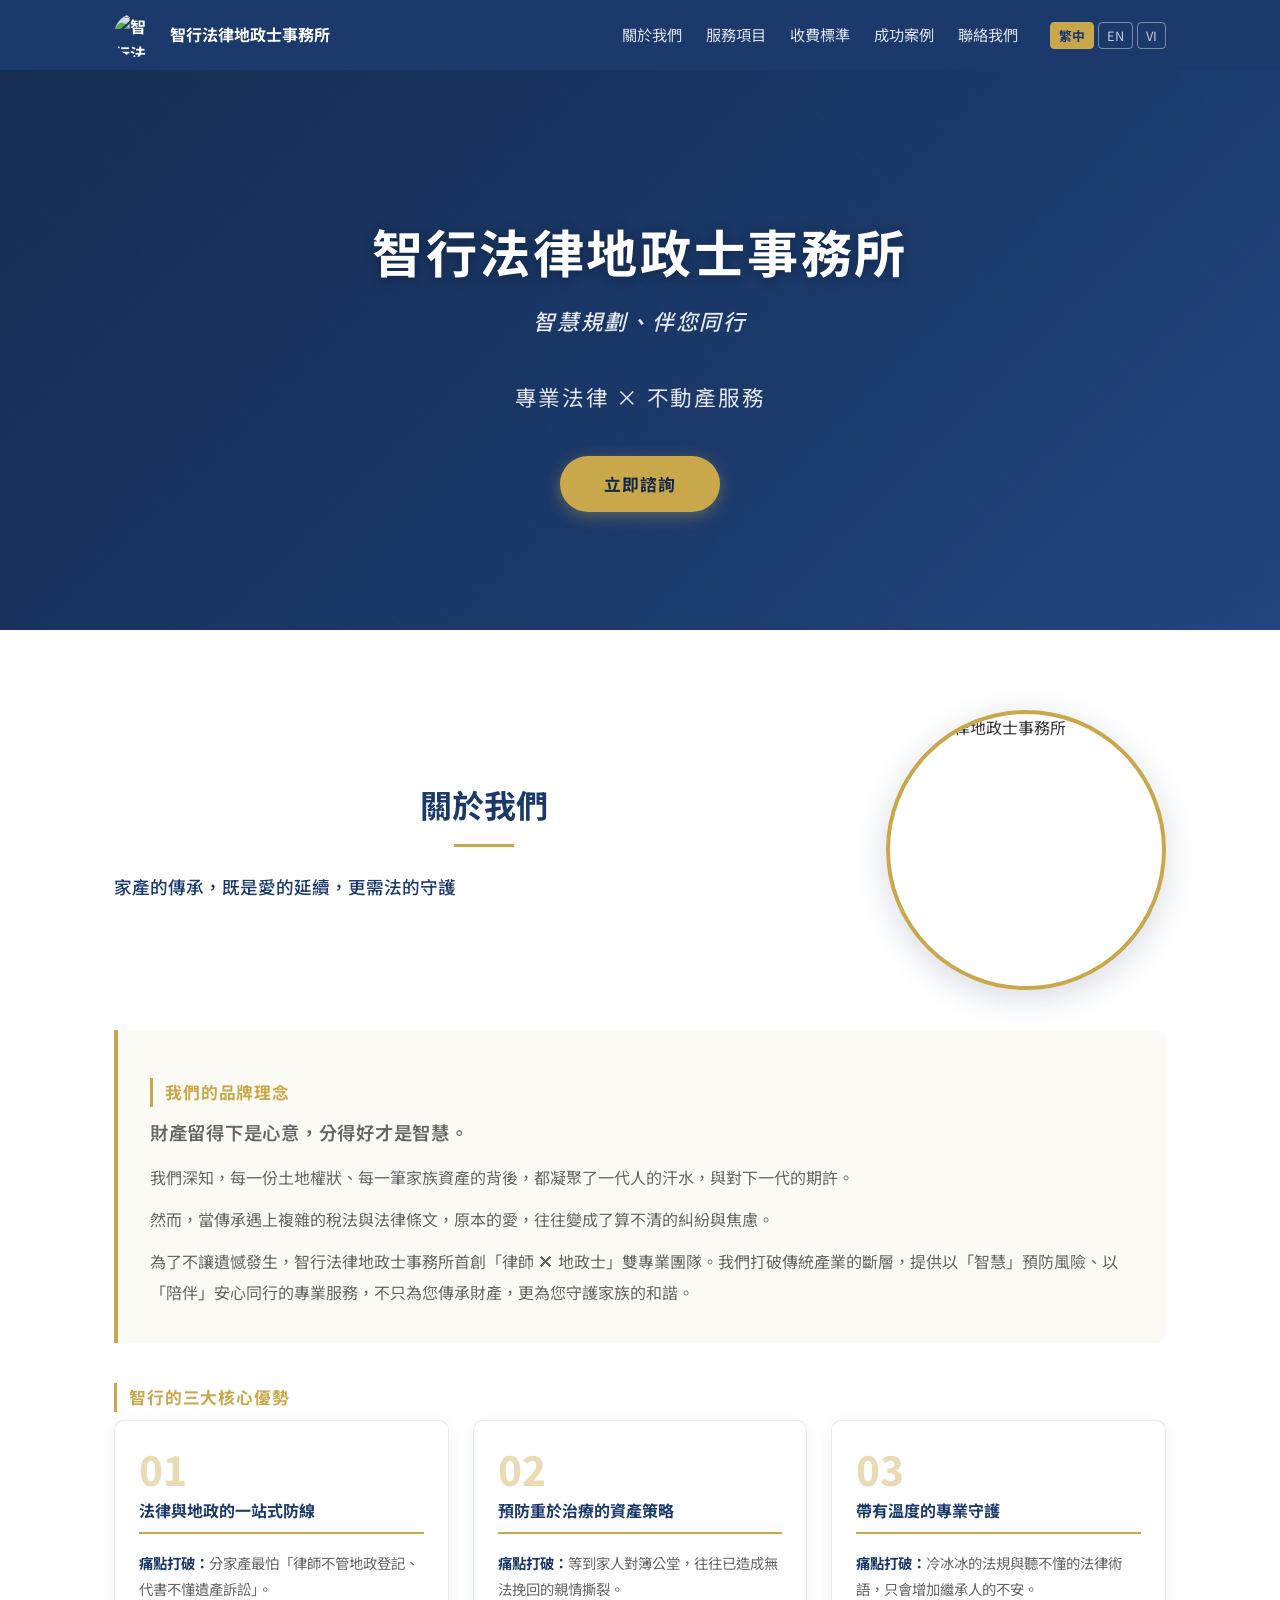
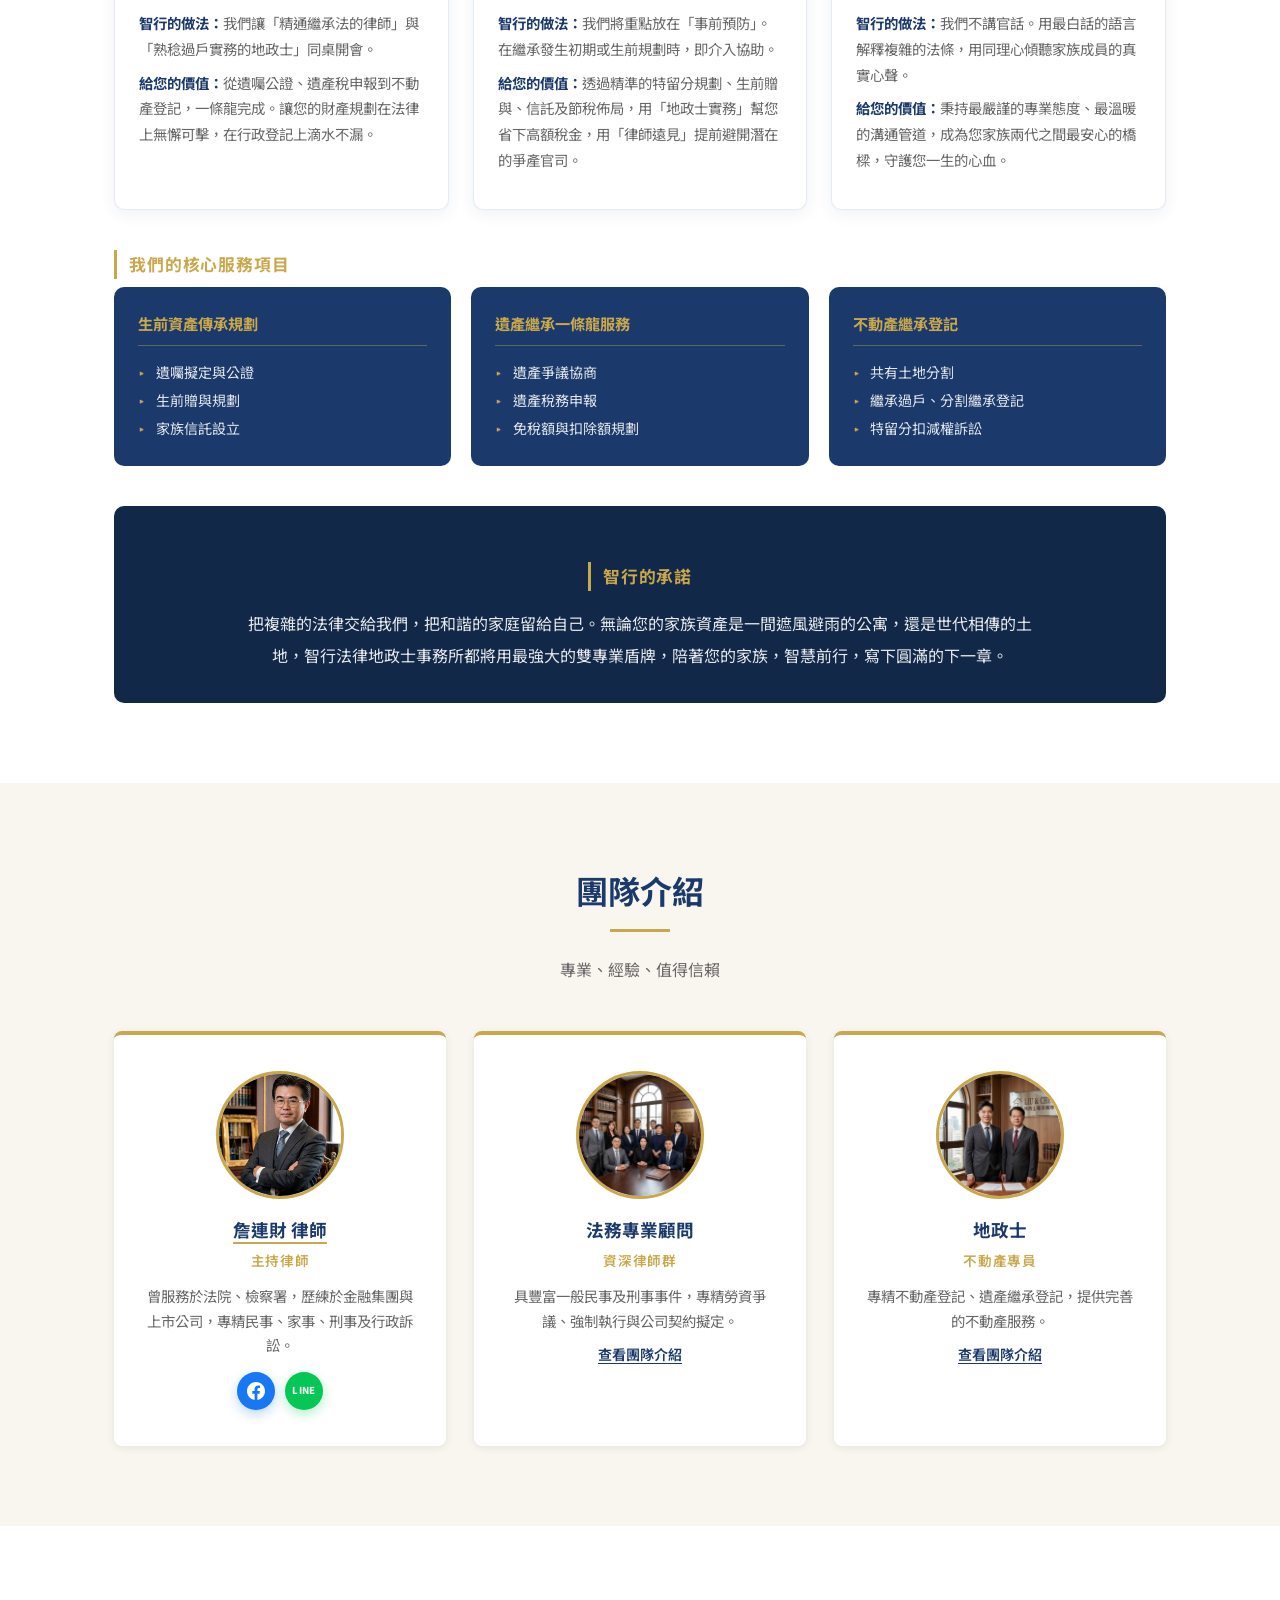
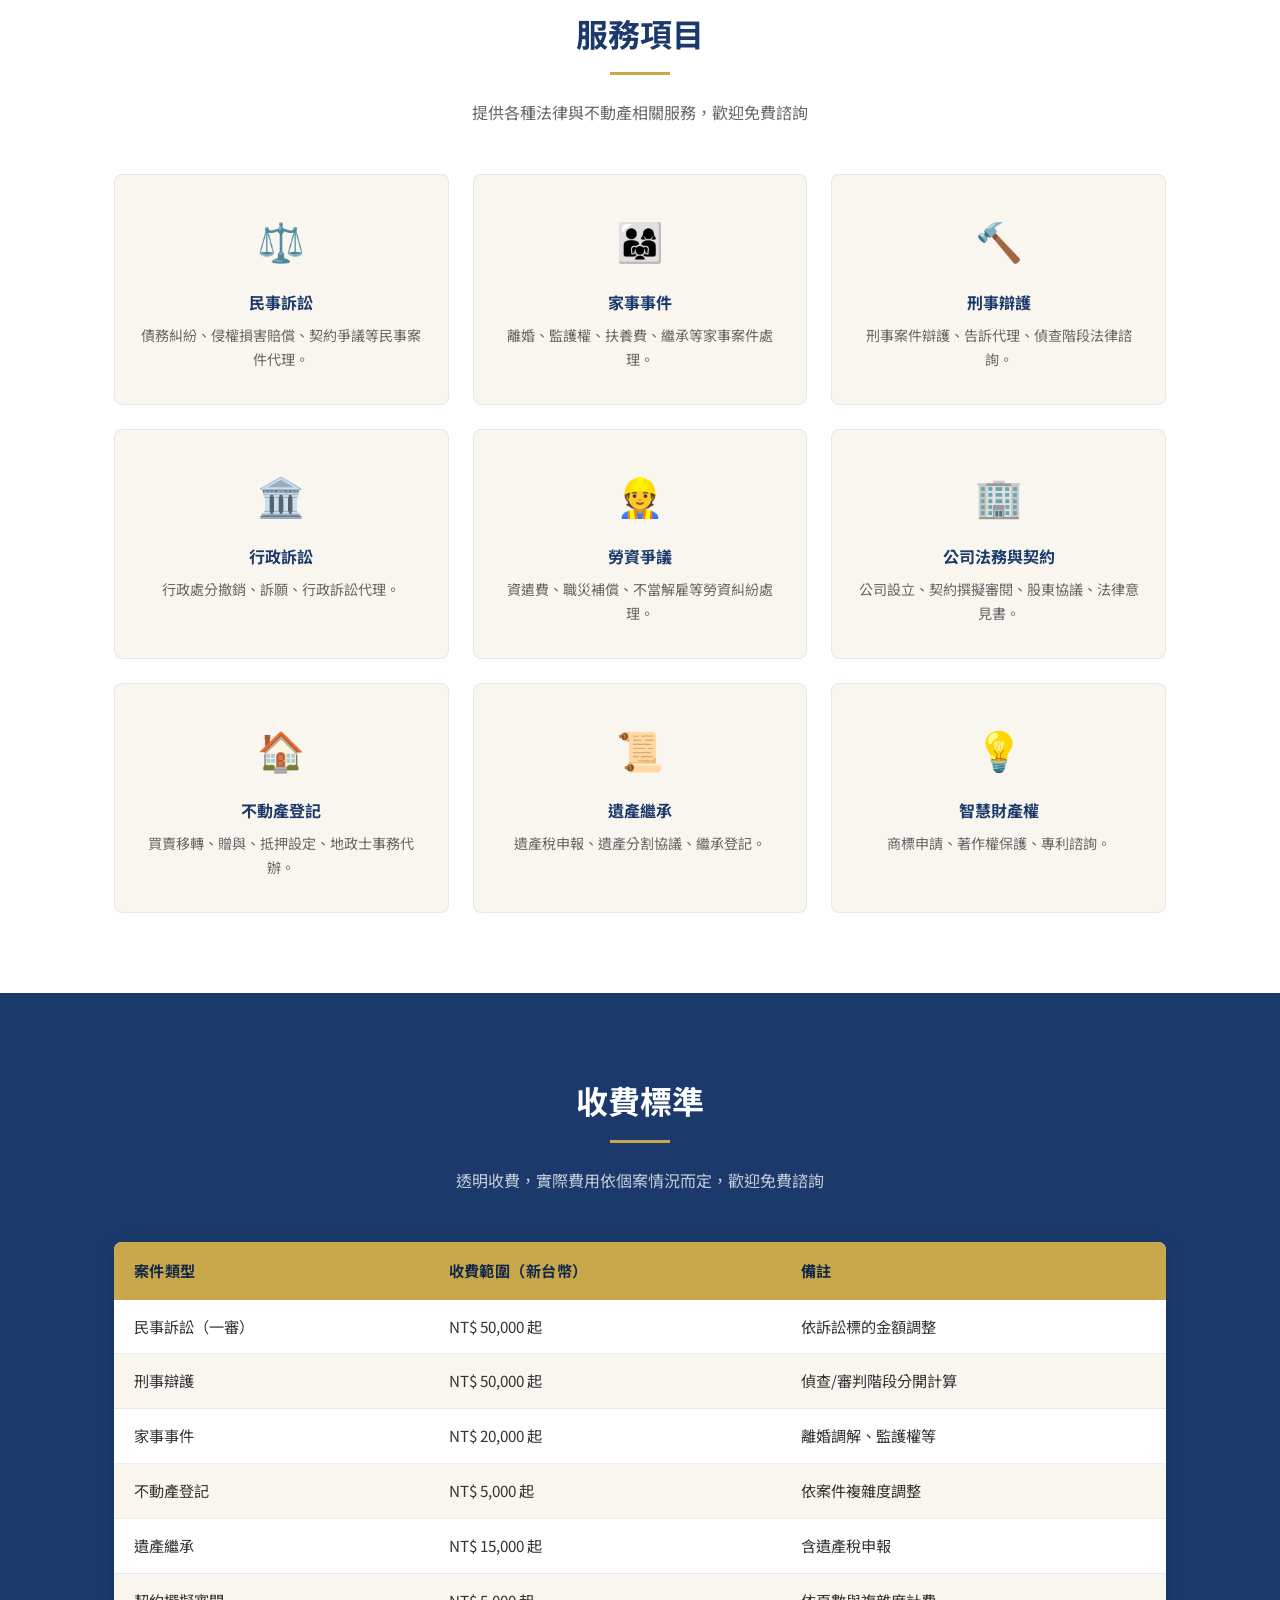
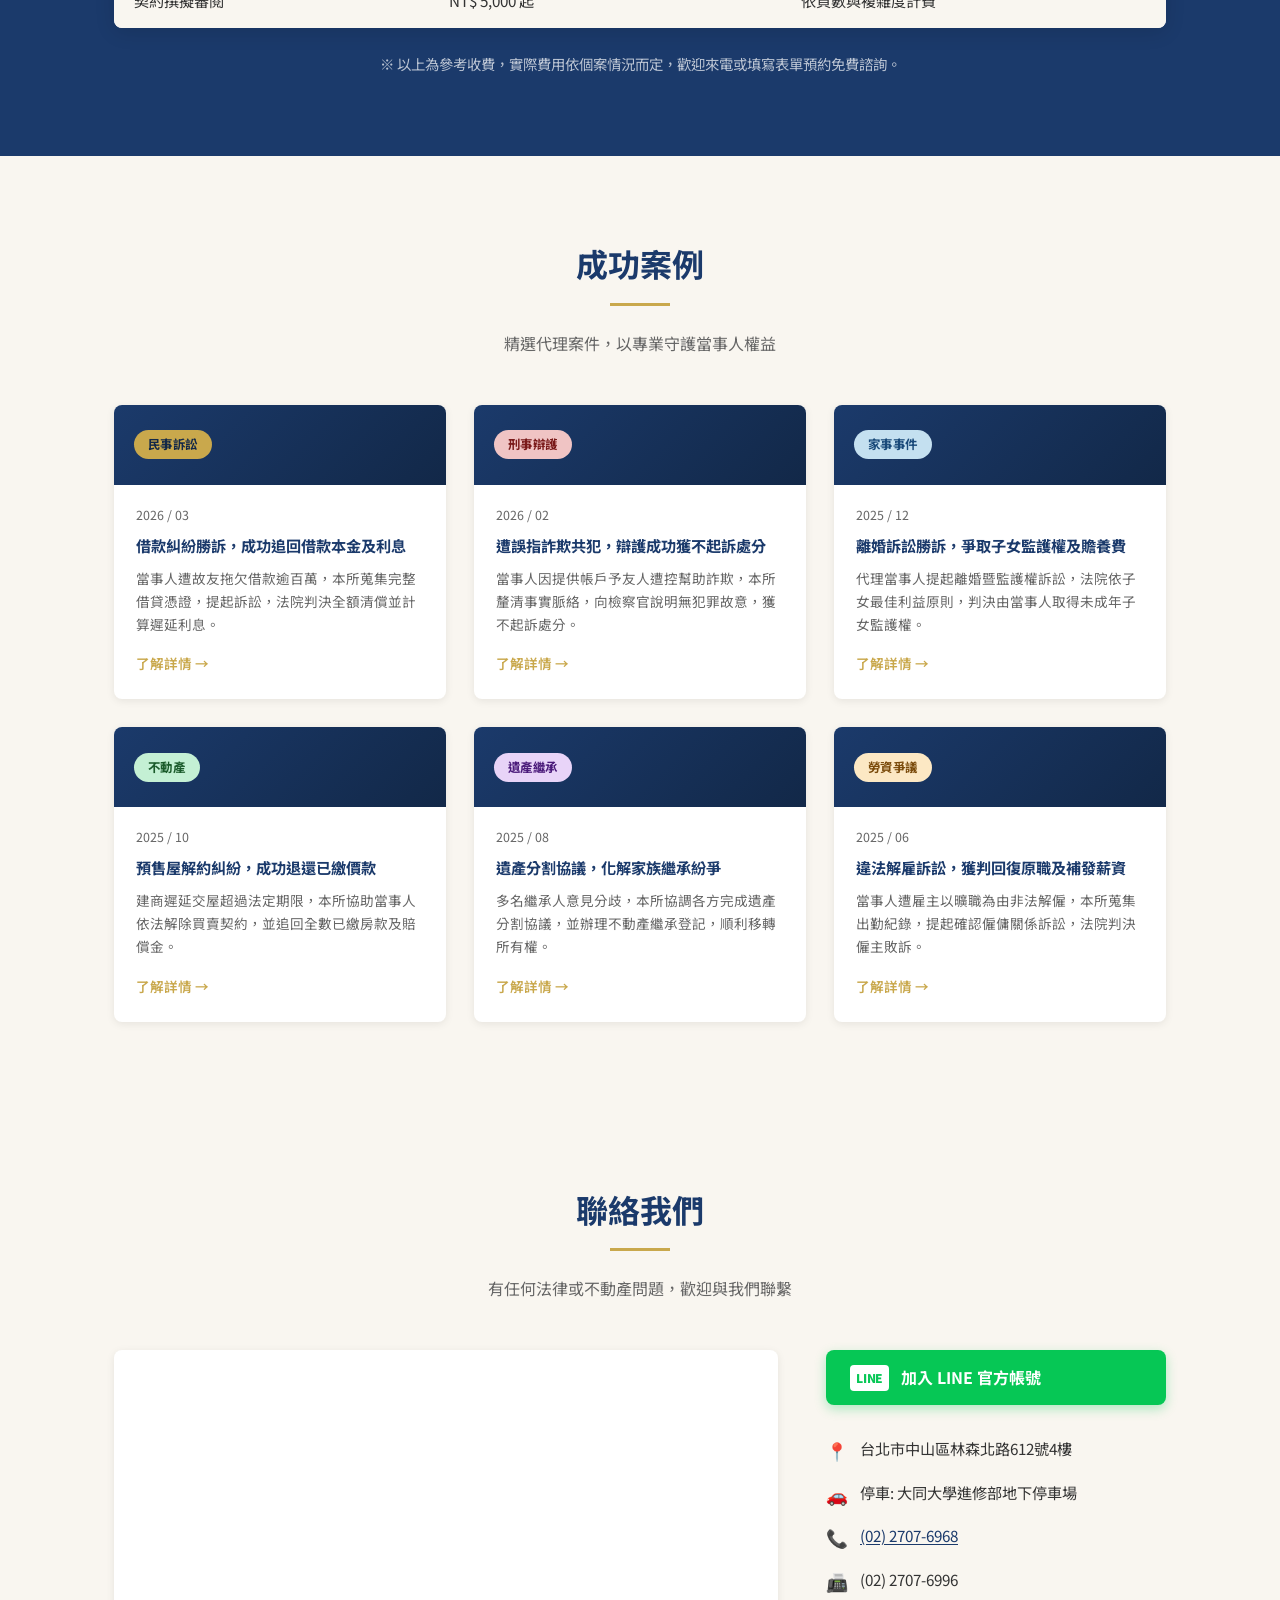
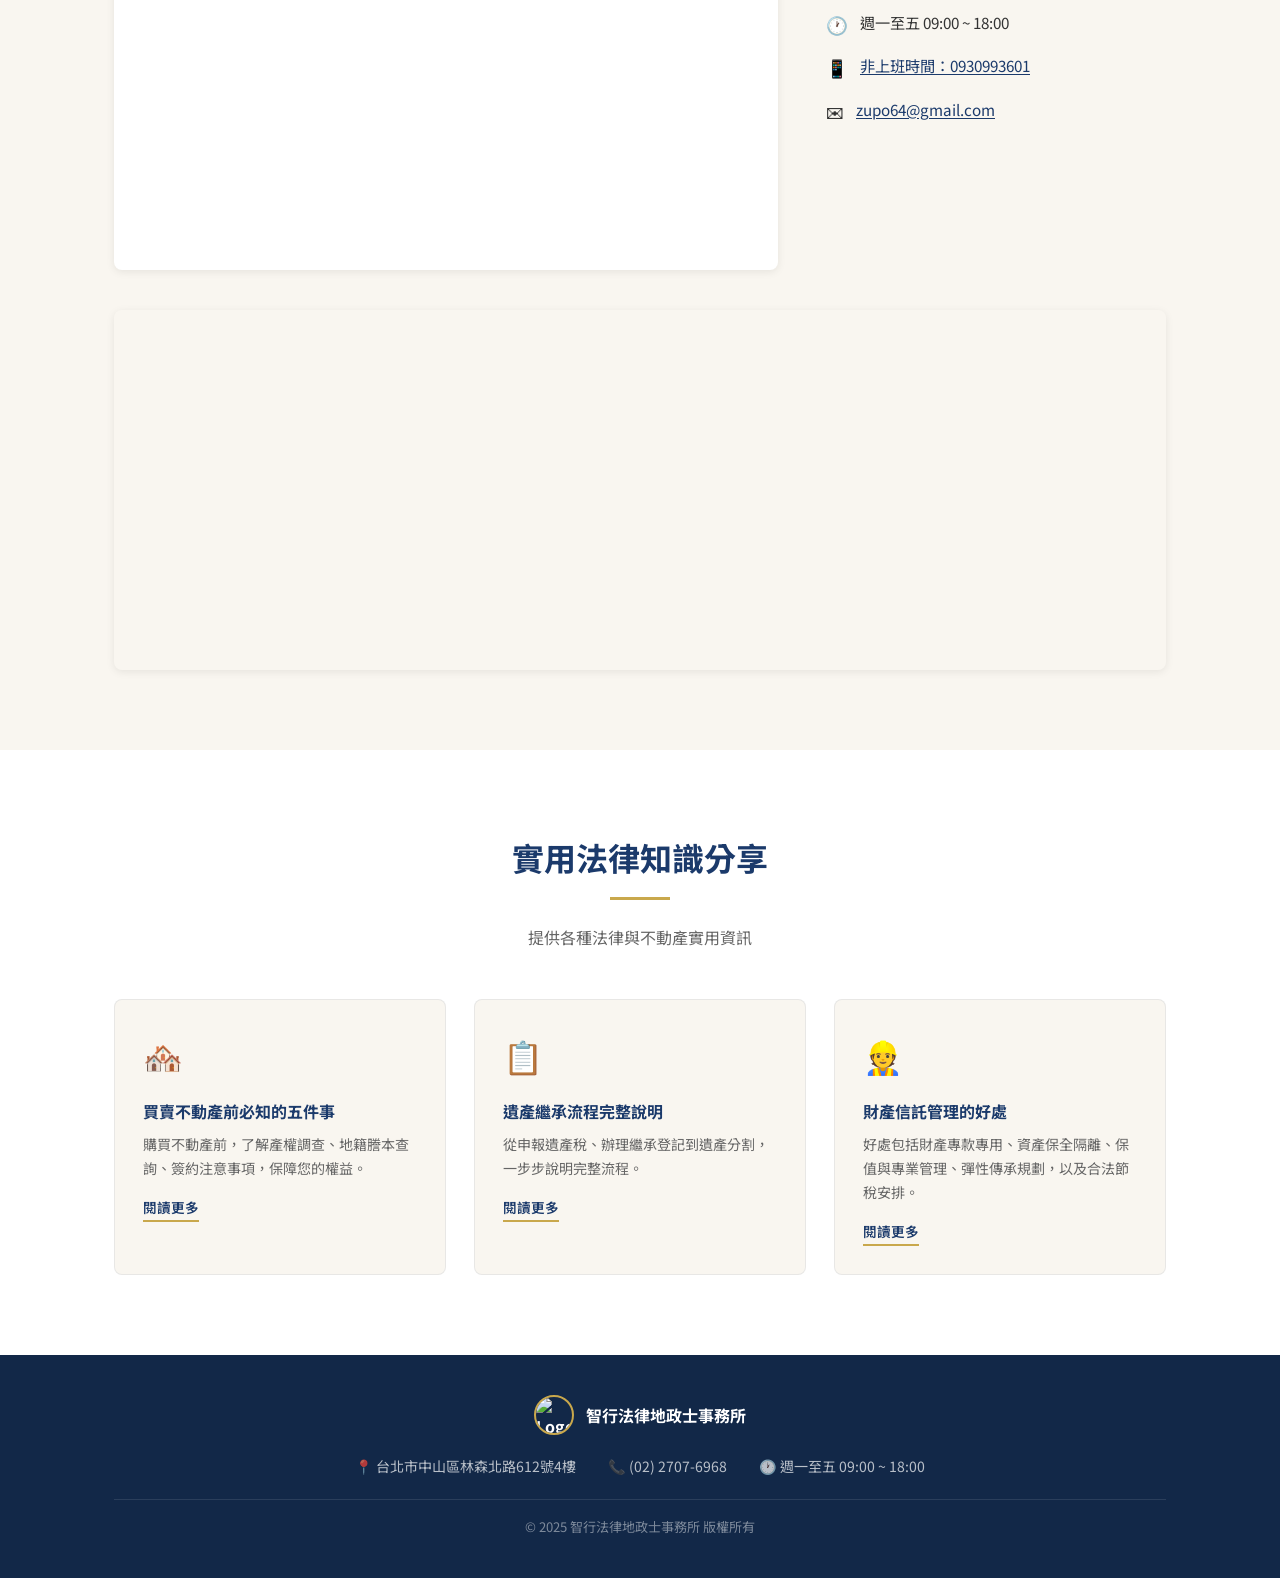
==== commit e3a63c2a: "Add article-heir.html: estate inheritance key points (zh-TW/EN/VI) - Create scenario-based article p" ====
--- a/index.html
+++ b/index.html
@@ -186,7 +186,7 @@
         <h3 data-i18n="team.member3.name">地政士</h3>
         <p class="team-title" data-i18n="team.member3.title">不動產專員</p>
         <p class="team-desc" data-i18n="team.member3.desc">專精不動產登記、遺產繼承登記，提供完善的不動產服務。</p>
-        <a href="team.html" class="team-intro-link" data-i18n="team.member2.link">查看團隊介紹</a>
+        <a href="team.html#registrars" class="team-intro-link" data-i18n="team.member2.link">查看團隊介紹</a>
       </div>
     </div>
   </div>
@@ -413,7 +413,7 @@
         <div class="knowledge-body">
           <h3 data-i18n="knowledge.article1.title">買賣不動產前必知的五件事</h3>
           <p data-i18n="knowledge.article1.desc">購買不動產前，了解產權調查、地籍謄本查詢、簽約注意事項，保障您的權益。</p>
-          <a href="#" class="btn-read" data-i18n="knowledge.read">閱讀更多</a>
+          <a href="article-re5.html" class="btn-read" data-i18n="knowledge.read">閱讀更多</a>
         </div>
       </article>
       <article class="knowledge-card">
@@ -421,15 +421,15 @@
         <div class="knowledge-body">
           <h3 data-i18n="knowledge.article2.title">遺產繼承流程完整說明</h3>
           <p data-i18n="knowledge.article2.desc">從申報遺產稅、辦理繼承登記到遺產分割，一步步說明完整流程。</p>
-          <a href="#" class="btn-read" data-i18n="knowledge.read">閱讀更多</a>
+          <a href="article-heir.html" class="btn-read" data-i18n="knowledge.read">閱讀更多</a>
         </div>
       </article>
       <article class="knowledge-card">
         <div class="knowledge-icon">👷</div>
         <div class="knowledge-body">
-          <h3 data-i18n="knowledge.article3.title">勞資爭議處理指南</h3>
-          <p data-i18n="knowledge.article3.desc">遭遇不當解雇或資遣時，您的權利與申訴管道完整介紹。</p>
-          <a href="#" class="btn-read" data-i18n="knowledge.read">閱讀更多</a>
+          <h3 data-i18n="knowledge.article3.title">財產信託管理的好處</h3>
+          <p data-i18n="knowledge.article3.desc">好處包括財產專款專用、資產保全隔離、保值與專業管理、彈性傳承規劃，以及合法節稅安排。</p>
+          <a href="article-trust.html" class="btn-read" data-i18n="knowledge.read">閱讀更多</a>
         </div>
       </article>
     </div>
